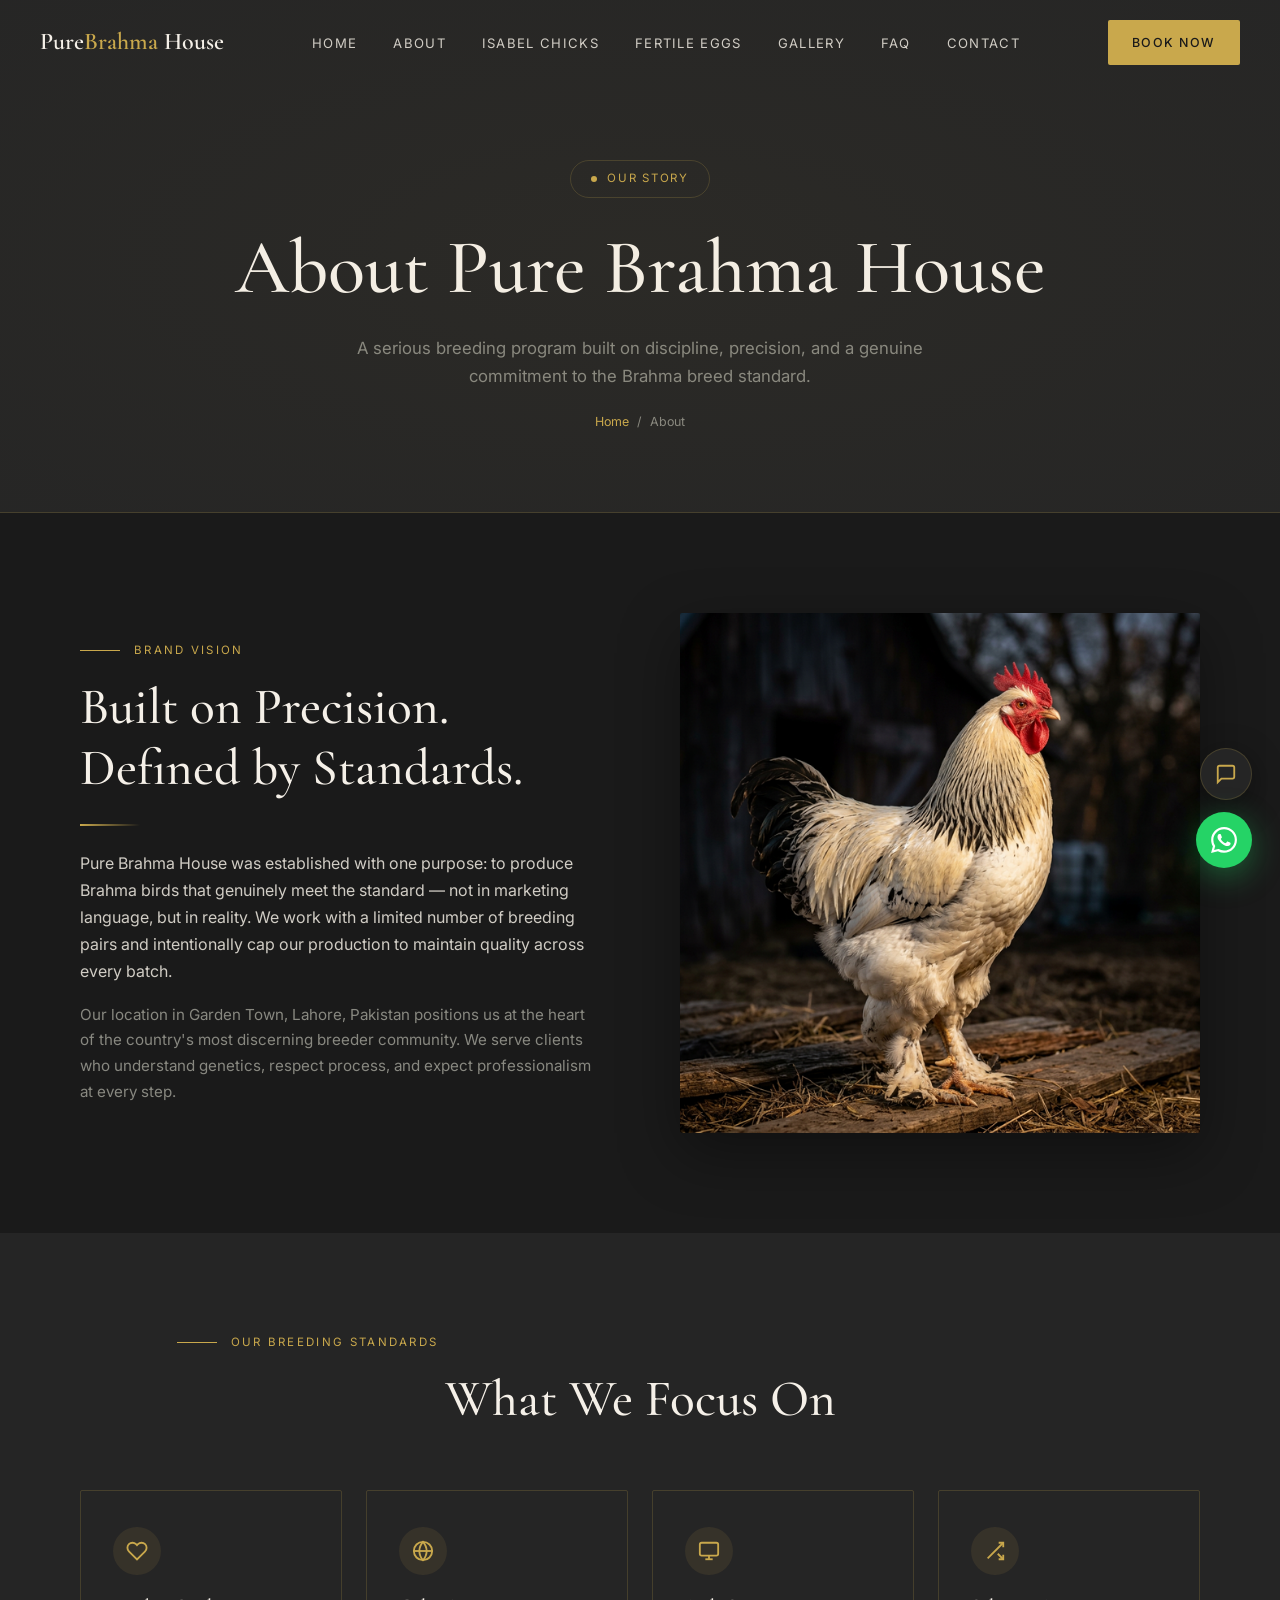
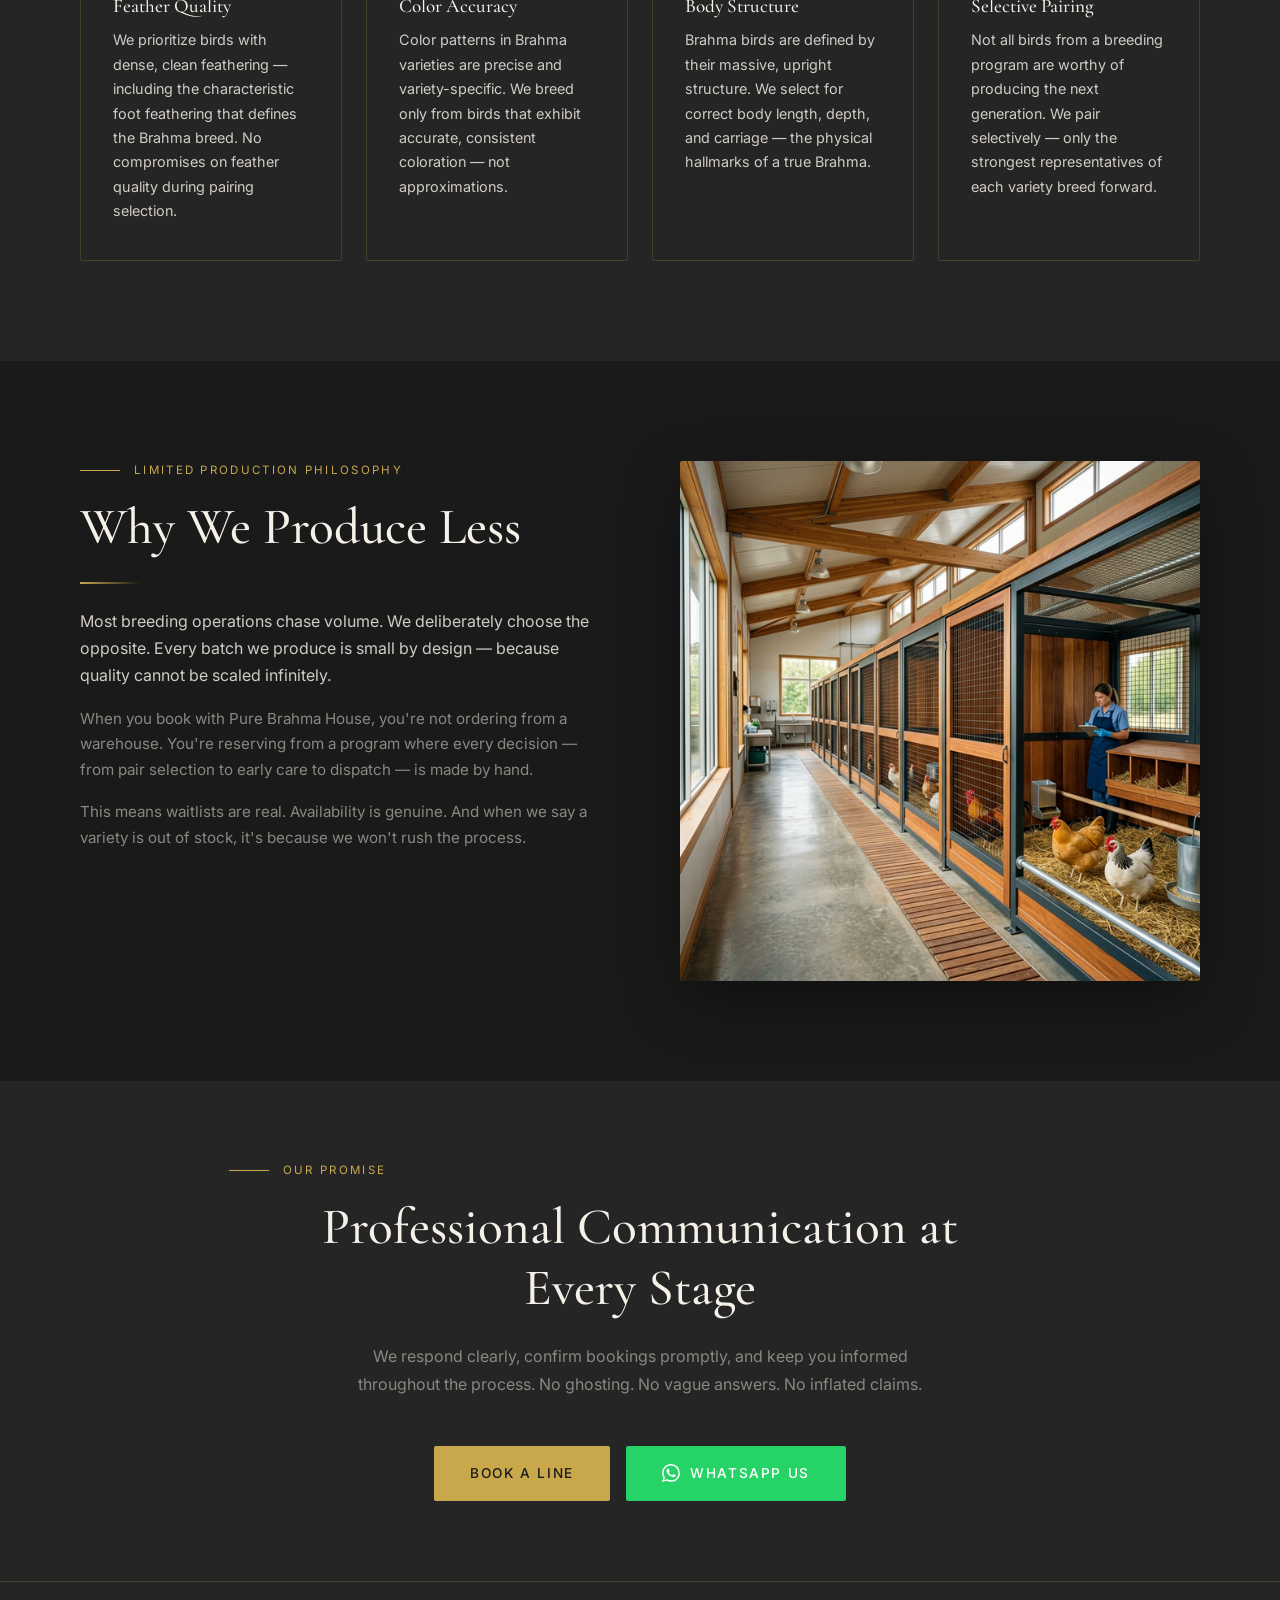
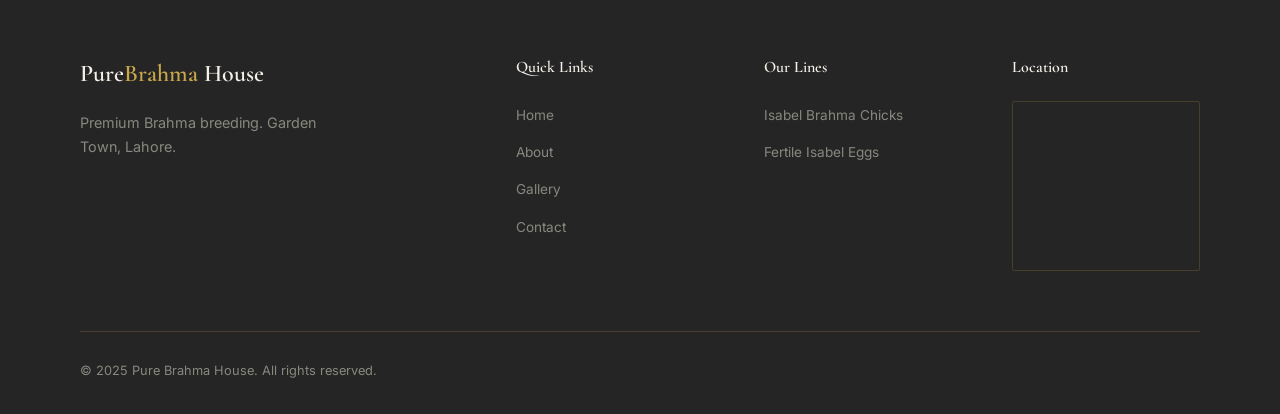
==== about.html @ e4d516aa "Initial commit" ====
<!DOCTYPE html>
<html lang="en">

<head>
    <meta charset="UTF-8">
    <meta name="viewport" content="width=device-width, initial-scale=1.0">
    <title>About Pure Brahma House | Premium Brahma Breeder Lahore Pakistan</title>
    <meta name="description"
        content="Learn about Pure Brahma House — our breeding philosophy, selective pairing process, and commitment to genetic integrity for Isabel Brahma lines in Lahore, Pakistan.">
    <link rel="stylesheet" href="css/styles.css">
</head>

<body>
    <nav class="nav"><a href="index.html" class="nav-logo">Pure<span>Brahma</span>&nbsp;House</a>
        <ul class="nav-links">
            <li><a href="index.html">Home</a></li>
            <li><a href="about.html">About</a></li>
            <li><a href="isabel-brahma-chicks.html">Isabel Chicks</a></li>
            <li><a href="fertile-isabel-eggs.html">Fertile Eggs</a></li>
            <li><a href="gallery.html">Gallery</a></li>
            <li><a href="faq.html">FAQ</a></li>
            <li><a href="contact.html">Contact</a></li>
        </ul>
        <div class="nav-cta"><a href="contact.html#booking" class="btn btn-primary"
                style="padding:12px 24px;font-size:0.78rem;">Book Now</a></div><button
            class="hamburger"><span></span><span></span><span></span></button>
    </nav>
    <div class="mobile-menu"><button class="mobile-close">✕</button>
        <ul>
            <li><a href="index.html">Home</a></li>
            <li><a href="about.html">About</a></li>
            <li><a href="isabel-brahma-chicks.html">Isabel Chicks</a></li>
            <li><a href="fertile-isabel-eggs.html">Fertile Eggs</a></li>
            <li><a href="gallery.html">Gallery</a></li>
            <li><a href="faq.html">FAQ</a></li>
            <li><a href="contact.html">Contact</a></li>
        </ul>
    </div>

    <div class="page-hero">
        <div class="page-hero-badge"><span
                style="width:6px;height:6px;border-radius:50%;background:var(--gold);display:inline-block;"></span>Our
            Story</div>
        <h1>About Pure Brahma House</h1>
        <p style="max-width:600px;margin:20px auto 0;color:var(--text-muted);font-size:1.05rem;">A serious breeding
            program built on discipline, precision, and a genuine commitment to the Brahma breed standard.</p>
        <div class="breadcrumb"><a href="index.html">Home</a><span>/</span>About</div>
    </div>

    <!-- VISION -->
    <section style="background:var(--charcoal);padding:100px 0;">
        <div class="container">
            <div class="about-grid">
                <div class="reveal">
                    <p class="section-label">Brand Vision</p>
                    <h2>Built on Precision.<br>Defined by Standards.</h2>
                    <div class="gold-divider"></div>
                    <p style="color:var(--text-body);margin-bottom:16px;">Pure Brahma House was established with one
                        purpose: to produce Brahma birds that genuinely meet the standard — not in marketing language,
                        but in reality. We work with a limited number of breeding pairs and intentionally cap our
                        production to maintain quality across every batch.</p>
                    <p style="color:var(--text-muted);font-size:0.95rem;">Our location in Garden Town, Lahore, Pakistan
                        positions us at the heart of the country's most discerning breeder community. We serve clients
                        who understand genetics, respect process, and expect professionalism at every step.</p>
                </div>
                <div class="reveal reveal-delay-2">
                    <img src="images/brahma-rooster.png" alt="Premium Brahma Rooster - Pure Brahma House"
                        style="width:100%;border-radius:2px;box-shadow:var(--shadow);">
                </div>
            </div>
        </div>
    </section>

    <!-- STANDARDS -->
    <section style="background:var(--charcoal-mid);padding:100px 0;">
        <div class="container">
            <div class="reveal" style="text-align:center;margin-bottom:60px;">
                <p class="section-label" style="justify-content:center;">Our Breeding Standards</p>
                <h2>What We Focus On</h2>
            </div>
            <div class="why-grid">
                <div class="why-card reveal">
                    <div class="why-icon"><svg width="22" height="22" viewBox="0 0 24 24" fill="none"
                            stroke="currentColor" stroke-width="2">
                            <path
                                d="M20.84 4.61a5.5 5.5 0 0 0-7.78 0L12 5.67l-1.06-1.06a5.5 5.5 0 0 0-7.78 7.78l1.06 1.06L12 21.23l7.78-7.78 1.06-1.06a5.5 5.5 0 0 0 0-7.78z" />
                        </svg></div>
                    <h4
                        style="font-family:'Cormorant Garamond',serif;font-size:1.2rem;color:var(--off-white);margin-bottom:10px;">
                        Feather Quality</h4>
                    <p style="font-size:0.9rem;max-width:none;">We prioritize birds with dense, clean feathering —
                        including the characteristic foot feathering that defines the Brahma breed. No compromises on
                        feather quality during pairing selection.</p>
                </div>
                <div class="why-card reveal reveal-delay-1">
                    <div class="why-icon"><svg width="22" height="22" viewBox="0 0 24 24" fill="none"
                            stroke="currentColor" stroke-width="2">
                            <circle cx="12" cy="12" r="10" />
                            <line x1="2" y1="12" x2="22" y2="12" />
                            <path
                                d="M12 2a15.3 15.3 0 0 1 4 10 15.3 15.3 0 0 1-4 10 15.3 15.3 0 0 1-4-10 15.3 15.3 0 0 1 4-10z" />
                        </svg></div>
                    <h4
                        style="font-family:'Cormorant Garamond',serif;font-size:1.2rem;color:var(--off-white);margin-bottom:10px;">
                        Color Accuracy</h4>
                    <p style="font-size:0.9rem;max-width:none;">Color patterns in Brahma varieties are precise and
                        variety-specific. We breed only from birds that exhibit accurate, consistent coloration — not
                        approximations.</p>
                </div>
                <div class="why-card reveal reveal-delay-2">
                    <div class="why-icon"><svg width="22" height="22" viewBox="0 0 24 24" fill="none"
                            stroke="currentColor" stroke-width="2">
                            <rect x="2" y="3" width="20" height="14" rx="2" ry="2" />
                            <line x1="8" y1="21" x2="16" y2="21" />
                            <line x1="12" y1="17" x2="12" y2="21" />
                        </svg></div>
                    <h4
                        style="font-family:'Cormorant Garamond',serif;font-size:1.2rem;color:var(--off-white);margin-bottom:10px;">
                        Body Structure</h4>
                    <p style="font-size:0.9rem;max-width:none;">Brahma birds are defined by their massive, upright
                        structure. We select for correct body length, depth, and carriage — the physical hallmarks of a
                        true Brahma.</p>
                </div>
                <div class="why-card reveal reveal-delay-3">
                    <div class="why-icon"><svg width="22" height="22" viewBox="0 0 24 24" fill="none"
                            stroke="currentColor" stroke-width="2">
                            <polyline points="16 3 21 3 21 8" />
                            <line x1="4" y1="20" x2="21" y2="3" />
                            <polyline points="21 16 21 21 16 21" />
                            <line x1="15" y1="15" x2="21" y2="21" />
                        </svg></div>
                    <h4
                        style="font-family:'Cormorant Garamond',serif;font-size:1.2rem;color:var(--off-white);margin-bottom:10px;">
                        Selective Pairing</h4>
                    <p style="font-size:0.9rem;max-width:none;">Not all birds from a breeding program are worthy of
                        producing the next generation. We pair selectively — only the strongest representatives of each
                        variety breed forward.</p>
                </div>
            </div>
        </div>
    </section>

    <!-- PHILOSOPHY -->
    <section style="background:var(--charcoal);padding:100px 0;">
        <div class="container">
            <div class="two-col">
                <div class="reveal">
                    <p class="section-label">Limited Production Philosophy</p>
                    <h2>Why We Produce Less</h2>
                    <div class="gold-divider"></div>
                    <p style="margin-bottom:16px;">Most breeding operations chase volume. We deliberately choose the
                        opposite. Every batch we produce is small by design — because quality cannot be scaled
                        infinitely.</p>
                    <p style="color:var(--text-muted);font-size:0.95rem;margin-bottom:16px;">When you book with Pure
                        Brahma House, you're not ordering from a warehouse. You're reserving from a program where every
                        decision — from pair selection to early care to dispatch — is made by hand.</p>
                    <p style="color:var(--text-muted);font-size:0.95rem;">This means waitlists are real. Availability is
                        genuine. And when we say a variety is out of stock, it's because we won't rush the process.</p>
                </div>
                <div class="reveal reveal-delay-2">
                    <img src="images/farm-environment.png" alt="Pure Brahma House Breeding Facility"
                        style="width:100%;border-radius:2px;box-shadow:var(--shadow);">
                </div>
            </div>
        </div>
    </section>

    <!-- COMMUNICATION -->
    <section style="background:var(--charcoal-mid);padding:80px 0;text-align:center;">
        <div class="container">
            <div class="reveal">
                <p class="section-label" style="justify-content:center;">Our Promise</p>
                <h2 style="max-width:700px;margin:0 auto 24px;">Professional Communication at Every Stage</h2>
                <p style="max-width:580px;margin:0 auto 48px;color:var(--text-muted);">We respond clearly, confirm
                    bookings promptly, and keep you informed throughout the process. No ghosting. No vague answers. No
                    inflated claims.</p>
                <div style="display:flex;gap:16px;justify-content:center;flex-wrap:wrap;">
                    <a href="contact.html#booking" class="btn btn-primary">Book a Line</a>
                    <a href="https://wa.me/923454489123" target="_blank" class="btn btn-whatsapp"><svg width="18"
                            height="18" viewBox="0 0 24 24" fill="currentColor">
                            <path
                                d="M17.472 14.382c-.297-.149-1.758-.867-2.03-.967-.273-.099-.471-.148-.67.15-.197.297-.767.966-.94 1.164-.173.199-.347.223-.644.075-.297-.15-1.255-.463-2.39-1.475-.883-.788-1.48-1.761-1.653-2.059-.173-.297-.018-.458.13-.606.134-.133.298-.347.446-.52.149-.174.198-.298.298-.497.099-.198.05-.371-.025-.52-.075-.149-.669-1.612-.916-2.207-.242-.579-.487-.5-.669-.51-.173-.008-.371-.01-.57-.01-.198 0-.52.074-.792.372-.272.297-1.04 1.016-1.04 2.479 0 1.462 1.065 2.875 1.213 3.074.149.198 2.096 3.2 5.077 4.487.709.306 1.262.489 1.694.625.712.227 1.36.195 1.871.118.571-.085 1.758-.719 2.006-1.413.248-.694.248-1.289.173-1.413-.074-.124-.272-.198-.57-.347m-5.421 7.403h-.004a9.87 9.87 0 01-5.031-1.378l-.361-.214-3.741.982.998-3.648-.235-.374a9.86 9.86 0 01-1.51-5.26c.001-5.45 4.436-9.884 9.888-9.884 2.64 0 5.122 1.03 6.988 2.898a9.825 9.825 0 012.893 6.994c-.003 5.45-4.437 9.884-9.885 9.884m8.413-18.297A11.815 11.815 0 0012.05 0C5.495 0 .16 5.335.157 11.892c0 2.096.547 4.142 1.588 5.945L.057 24l6.305-1.654a11.882 11.882 0 005.683 1.448h.005c6.554 0 11.89-5.335 11.893-11.893a11.821 11.821 0 00-3.48-8.413z" />
                        </svg>WhatsApp Us</a>
                </div>
            </div>
        </div>
    </section>

    <footer>
        <div class="container">
            <div class="footer-grid">
                <div class="footer-brand">
                    <div class="nav-logo">Pure<span style="color:var(--gold)">Brahma</span>&nbsp;House</div>
                    <p>Premium Brahma breeding. Garden Town, Lahore.</p>
                </div>
                <div>
                    <div class="footer-heading">Quick Links</div>
                    <ul class="footer-links">
                        <li><a href="index.html">Home</a></li>
                        <li><a href="about.html">About</a></li>
                        <li><a href="gallery.html">Gallery</a></li>
                        <li><a href="contact.html">Contact</a></li>
                    </ul>
                </div>
                <div>
                    <div class="footer-heading">Our Lines</div>
                    <ul class="footer-links">
                        <li><a href="isabel-brahma-chicks.html">Isabel Brahma Chicks</a></li>
                        <li><a href="fertile-isabel-eggs.html">Fertile Isabel Eggs</a></li>
                    </ul>
                </div>
                <div>
                    <div class="footer-heading">Location</div>
                    <div class="footer-map"><iframe
                            src="https://maps.google.com/maps?q=Abu+Bakar+Block,+Garden+Town,+Lahore,+Pakistan&t=&z=14&ie=UTF8&iwloc=&output=embed"
                            allowfullscreen loading="lazy"></iframe></div>
                </div>
            </div>
            <div class="footer-bottom">
                <p>© 2025 Pure Brahma House. All rights reserved.</p>
            </div>
        </div>
    </footer>
    <a href="https://wa.me/923454489123" target="_blank" class="wa-float"><svg width="26" height="26"
            viewBox="0 0 24 24" fill="currentColor">
            <path
                d="M17.472 14.382c-.297-.149-1.758-.867-2.03-.967-.273-.099-.471-.148-.67.15-.197.297-.767.966-.94 1.164-.173.199-.347.223-.644.075-.297-.15-1.255-.463-2.39-1.475-.883-.788-1.48-1.761-1.653-2.059-.173-.297-.018-.458.13-.606.134-.133.298-.347.446-.52.149-.174.198-.298.298-.497.099-.198.05-.371-.025-.52-.075-.149-.669-1.612-.916-2.207-.242-.579-.487-.5-.669-.51-.173-.008-.371-.01-.57-.01-.198 0-.52.074-.792.372-.272.297-1.04 1.016-1.04 2.479 0 1.462 1.065 2.875 1.213 3.074.149.198 2.096 3.2 5.077 4.487.709.306 1.262.489 1.694.625.712.227 1.36.195 1.871.118.571-.085 1.758-.719 2.006-1.413.248-.694.248-1.289.173-1.413-.074-.124-.272-.198-.57-.347m-5.421 7.403h-.004a9.87 9.87 0 01-5.031-1.378l-.361-.214-3.741.982.998-3.648-.235-.374a9.86 9.86 0 01-1.51-5.26c.001-5.45 4.436-9.884 9.888-9.884 2.64 0 5.122 1.03 6.988 2.898a9.825 9.825 0 012.893 6.994c-.003 5.45-4.437 9.884-9.885 9.884m8.413-18.297A11.815 11.815 0 0012.05 0C5.495 0 .16 5.335.157 11.892c0 2.096.547 4.142 1.588 5.945L.057 24l6.305-1.654a11.882 11.882 0 005.683 1.448h.005c6.554 0 11.89-5.335 11.893-11.893a11.821 11.821 0 00-3.48-8.413z" />
        </svg></a>
    <button class="chatbot-trigger"><svg width="22" height="22" viewBox="0 0 24 24" fill="none" stroke="currentColor"
            stroke-width="2">
            <path d="M21 15a2 2 0 0 1-2 2H7l-4 4V5a2 2 0 0 1 2-2h14a2 2 0 0 1 2 2z" />
        </svg></button>
    <div class="chatbot-window">
        <div class="chatbot-header">
            <div class="chatbot-header-info">
                <div class="chatbot-avatar">PB</div>
                <div>
                    <div class="chatbot-name">Pure Brahma Assistant</div>
                    <div class="chatbot-status">● Online</div>
                </div>
            </div><button class="chatbot-close">✕</button>
        </div>
        <div class="chatbot-body" id="chatBody"></div>
    </div>
    <script src="js/main.js"></script>
</body>

</html>
---- css/styles.css ----
@import url('https://fonts.googleapis.com/css2?family=Cormorant+Garamond:ital,wght@0,300;0,400;0,500;0,600;0,700;1,400;1,600&family=Inter:wght@300;400;500;600&display=swap');

:root {
  --charcoal: #1a1a1a;
  --charcoal-mid: #252525;
  --charcoal-light: #2e2e2e;
  --gold: #c9a84c;
  --gold-light: #e0c376;
  --gold-dark: #a07c30;
  --off-white: #f5f0e8;
  --cream: #faf7f2;
  --text-muted: #888880;
  --text-body: #d0ccc4;
  --white: #ffffff;
  --border: rgba(201,168,76,0.2);
  --shadow: 0 20px 60px rgba(0,0,0,0.4);
  --transition: all 0.4s cubic-bezier(0.25,0.46,0.45,0.94);
}

*, *::before, *::after { box-sizing: border-box; margin: 0; padding: 0; }

html { scroll-behavior: smooth; font-size: 16px; }

body {
  font-family: 'Inter', sans-serif;
  background: var(--charcoal);
  color: var(--text-body);
  line-height: 1.7;
  overflow-x: hidden;
}

h1,h2,h3,h4,h5 {
  font-family: 'Cormorant Garamond', serif;
  color: var(--off-white);
  line-height: 1.2;
  font-weight: 500;
}

h1 { font-size: clamp(2.5rem, 6vw, 5rem); }
h2 { font-size: clamp(2rem, 4vw, 3.2rem); }
h3 { font-size: clamp(1.4rem, 2.5vw, 2rem); }

p { font-size: 1rem; color: var(--text-body); max-width: 65ch; }

a { text-decoration: none; color: inherit; }

img { max-width: 100%; display: block; }

section { padding: 100px 0; }

.container { max-width: 1200px; margin: 0 auto; padding: 0 40px; }

/* ── BUTTONS ── */
.btn {
  display: inline-flex; align-items: center; gap: 10px;
  padding: 16px 36px; border-radius: 2px; font-family: 'Inter', sans-serif;
  font-size: 0.85rem; font-weight: 500; letter-spacing: 0.12em; text-transform: uppercase;
  cursor: pointer; border: none; transition: var(--transition); text-decoration: none;
}
.btn-primary { background: var(--gold); color: var(--charcoal); }
.btn-primary:hover { background: var(--gold-light); transform: translateY(-2px); box-shadow: 0 12px 40px rgba(201,168,76,0.35); }
.btn-secondary { background: transparent; color: var(--off-white); border: 1px solid rgba(245,240,232,0.4); }
.btn-secondary:hover { border-color: var(--gold); color: var(--gold); transform: translateY(-2px); }
.btn-whatsapp { background: #25D366; color: #fff; }
.btn-whatsapp:hover { background: #1ebe5a; transform: translateY(-2px); box-shadow: 0 12px 40px rgba(37,211,102,0.3); }
.btn-outline-gold { background: transparent; color: var(--gold); border: 1px solid var(--gold); }
.btn-outline-gold:hover { background: var(--gold); color: var(--charcoal); }

/* ── NAV ── */
.nav {
  position: fixed; top: 0; left: 0; right: 0; z-index: 1000;
  padding: 20px 40px; display: flex; align-items: center; justify-content: space-between;
  transition: var(--transition);
}
.nav.scrolled { background: rgba(26,26,26,0.97); backdrop-filter: blur(20px); border-bottom: 1px solid var(--border); padding: 14px 40px; }
.nav-logo { font-family: 'Cormorant Garamond', serif; font-size: 1.5rem; color: var(--off-white); font-weight: 600; }
.nav-logo span { color: var(--gold); }
.nav-links { display: flex; align-items: center; gap: 36px; list-style: none; }
.nav-links a { color: var(--text-body); font-size: 0.82rem; letter-spacing: 0.1em; text-transform: uppercase; transition: color 0.3s; position: relative; }
.nav-links a::after { content:''; position:absolute; bottom:-4px; left:0; width:0; height:1px; background:var(--gold); transition: width 0.3s; }
.nav-links a:hover { color: var(--gold); }
.nav-links a:hover::after { width:100%; }
.nav-cta { display: flex; gap: 12px; align-items: center; }
.hamburger { display: none; flex-direction: column; gap: 5px; cursor: pointer; background: none; border: none; padding: 4px; }
.hamburger span { display: block; width: 24px; height: 1.5px; background: var(--off-white); transition: var(--transition); }

/* ── HERO ── */
.hero {
  position: relative; height: 100vh; min-height: 700px;
  display: flex; align-items: center; overflow: hidden;
}
.hero-bg {
  position: absolute; inset: 0; background: url('../images/hero-background.png') center/cover no-repeat;
  transform: scale(1.08); transition: transform 12s ease-out; will-change: transform;
}
.hero-bg.loaded { transform: scale(1); }
.hero-overlay { position: absolute; inset: 0; background: linear-gradient(135deg, rgba(26,26,26,0.92) 0%, rgba(26,26,26,0.65) 50%, rgba(26,26,26,0.80) 100%); }
.hero-content { position: relative; z-index: 2; max-width: 800px; padding: 0 40px; }
.hero-badge {
  display: inline-flex; align-items: center; gap: 10px;
  border: 1px solid var(--border); padding: 8px 20px; border-radius: 50px;
  font-size: 0.75rem; letter-spacing: 0.15em; text-transform: uppercase; color: var(--gold);
  margin-bottom: 32px; opacity: 0; animation: fadeUp 0.8s 0.3s ease forwards;
}
.hero-badge::before { content:''; width:6px; height:6px; border-radius:50%; background:var(--gold); animation: pulse 2s infinite; }
.hero-title { opacity: 0; animation: fadeUp 0.9s 0.6s ease forwards; margin-bottom: 24px; }
.hero-title .line { display: block; overflow: hidden; }
.hero-sub { font-size: 1.1rem; color: var(--text-body); max-width: 560px; opacity: 0; animation: fadeUp 0.8s 0.9s ease forwards; margin-bottom: 44px; line-height: 1.8; }
.hero-ctas { display: flex; gap: 16px; flex-wrap: wrap; opacity: 0; animation: fadeUp 0.8s 1.1s ease forwards; }
.gold-line { position: absolute; right: 60px; top: 50%; transform: translateY(-50%); width: 1px; height: 200px; background: linear-gradient(to bottom, transparent, var(--gold), transparent); opacity: 0.4; }
.scroll-indicator { position: absolute; bottom: 40px; left: 50%; transform: translateX(-50%); display: flex; flex-direction: column; align-items: center; gap: 10px; opacity: 0; animation: fadeIn 1s 1.5s ease forwards; z-index: 2; }
.scroll-indicator span { font-size: 0.7rem; letter-spacing: 0.15em; text-transform: uppercase; color: var(--text-muted); }
.scroll-line { width: 1px; height: 50px; background: linear-gradient(to bottom, var(--gold), transparent); animation: scrollAnim 2s ease-in-out infinite; }

/* ── TRUST STRIP ── */
.trust-strip { background: var(--charcoal-mid); border-top: 1px solid var(--border); border-bottom: 1px solid var(--border); padding: 24px 0; overflow: hidden; }
.trust-track { display: flex; gap: 80px; animation: marquee 25s linear infinite; white-space: nowrap; }
.trust-item { display: flex; align-items: center; gap: 14px; flex-shrink: 0; }
.trust-item svg { color: var(--gold); }
.trust-item span { font-size: 0.78rem; letter-spacing: 0.14em; text-transform: uppercase; color: var(--off-white); font-weight: 500; }
.trust-dot { width: 4px; height: 4px; border-radius: 50%; background: var(--gold); flex-shrink: 0; }

/* ── SECTION LABELS ── */
.section-label { font-size: 0.72rem; letter-spacing: 0.2em; text-transform: uppercase; color: var(--gold); margin-bottom: 16px; display: flex; align-items: center; gap: 14px; }
.section-label::before { content:''; width: 40px; height: 1px; background: var(--gold); }
.section-subtitle { color: var(--text-muted); font-size: 1.05rem; max-width: 560px; margin-top: 16px; }
.gold-divider { width: 60px; height: 2px; background: linear-gradient(to right, var(--gold), transparent); margin: 24px 0; }

/* ── ABOUT SNAPSHOT ── */
.about-snapshot { background: var(--charcoal); }
.about-grid { display: grid; grid-template-columns: 1fr 1fr; gap: 80px; align-items: center; }
.about-image-wrap { position: relative; }
.about-image-wrap img { width: 100%; border-radius: 2px; filter: brightness(0.9) contrast(1.05); }
.about-image-accent { position: absolute; bottom: -20px; right: -20px; width: 80%; height: 80%; border: 1px solid var(--border); border-radius: 2px; z-index: -1; }
.about-stats { display: grid; grid-template-columns: 1fr 1fr; gap: 24px; margin-top: 40px; }
.stat-box { padding: 20px; border: 1px solid var(--border); border-radius: 2px; }
.stat-num { font-family: 'Cormorant Garamond', serif; font-size: 2.2rem; color: var(--gold); }
.stat-label { font-size: 0.78rem; letter-spacing: 0.1em; text-transform: uppercase; color: var(--text-muted); margin-top: 4px; }

/* ── PRODUCT CARDS ── */
.products-section { background: var(--charcoal-mid); }
.products-grid { display: grid; grid-template-columns: repeat(auto-fit, minmax(320px, 1fr)); gap: 2px; margin-top: 60px; }
.product-card {
  background: var(--charcoal-light); position: relative; overflow: hidden;
  transition: var(--transition); cursor: pointer;
}
.product-card:hover { transform: translateY(-6px); box-shadow: var(--shadow); }
.product-card-img { height: 260px; overflow: hidden; }
.product-card-img img { width: 100%; height: 100%; object-fit: cover; transition: transform 0.6s ease; }
.product-card:hover .product-card-img img { transform: scale(1.05); }
.product-card-body { padding: 32px; }
.availability-badge {
  display: inline-flex; align-items: center; gap: 8px;
  padding: 6px 16px; border-radius: 50px; font-size: 0.72rem;
  letter-spacing: 0.12em; text-transform: uppercase; font-weight: 500; margin-bottom: 16px;
}
.badge-available { background: rgba(201,168,76,0.12); color: var(--gold); border: 1px solid var(--border); }
.badge-unavailable { background: rgba(255,255,255,0.05); color: var(--text-muted); border: 1px solid rgba(255,255,255,0.1); }
.badge-dot { width: 5px; height: 5px; border-radius: 50%; }
.badge-available .badge-dot { background: var(--gold); animation: pulse 2s infinite; }
.badge-unavailable .badge-dot { background: var(--text-muted); }
.product-card-title { font-size: 1.6rem; margin-bottom: 12px; }
.product-card-text { font-size: 0.9rem; color: var(--text-muted); margin-bottom: 24px; }

/* ── WHY CHOOSE ── */
.why-section { background: var(--charcoal); }
.why-grid { display: grid; grid-template-columns: repeat(auto-fit, minmax(260px, 1fr)); gap: 24px; margin-top: 60px; }
.why-card { padding: 36px 32px; border: 1px solid var(--border); border-radius: 2px; transition: var(--transition); position: relative; overflow: hidden; }
.why-card::before { content:''; position:absolute; top:0; left:0; right:0; height:2px; background: linear-gradient(to right, var(--gold), transparent); transform: scaleX(0); transform-origin: left; transition: transform 0.4s ease; }
.why-card:hover::before { transform: scaleX(1); }
.why-card:hover { background: var(--charcoal-mid); transform: translateY(-4px); }
.why-icon { width: 48px; height: 48px; border-radius: 50%; background: rgba(201,168,76,0.1); display: flex; align-items: center; justify-content: center; margin-bottom: 20px; }
.why-icon svg { color: var(--gold); }

/* ── HOW BOOKING WORKS ── */
.booking-steps { background: var(--charcoal-mid); }
.steps-grid { display: grid; grid-template-columns: repeat(auto-fit, minmax(200px, 1fr)); gap: 0; margin-top: 60px; position: relative; }
.steps-grid::before { content:''; position:absolute; top: 30px; left: 10%; right: 10%; height: 1px; background: var(--border); z-index: 0; }
.step-item { text-align: center; padding: 0 20px; position: relative; z-index: 1; }
.step-num { width: 60px; height: 60px; border-radius: 50%; background: var(--charcoal); border: 2px solid var(--gold); display: flex; align-items: center; justify-content: center; font-family: 'Cormorant Garamond', serif; font-size: 1.4rem; color: var(--gold); margin: 0 auto 20px; }
.step-title { font-family: 'Cormorant Garamond', serif; font-size: 1.1rem; color: var(--off-white); margin-bottom: 8px; }
.step-text { font-size: 0.85rem; color: var(--text-muted); }

/* ── TESTIMONIALS ── */
.testimonials { background: var(--charcoal); }
.testimonials-grid { display: grid; grid-template-columns: repeat(auto-fit, minmax(300px, 1fr)); gap: 24px; margin-top: 60px; }
.testimonial-card { padding: 36px; border: 1px solid var(--border); border-radius: 2px; background: var(--charcoal-mid); }
.testimonial-quote { font-family: 'Cormorant Garamond', serif; font-size: 1.15rem; color: var(--off-white); line-height: 1.7; font-style: italic; margin-bottom: 24px; }
.testimonial-author { display: flex; align-items: center; gap: 14px; }
.author-avatar { width: 44px; height: 44px; border-radius: 50%; background: linear-gradient(135deg, var(--gold-dark), var(--gold)); display: flex; align-items: center; justify-content: center; font-family: 'Cormorant Garamond', serif; font-size: 1.2rem; color: var(--charcoal); font-weight: 700; }
.author-name { font-size: 0.9rem; color: var(--off-white); font-weight: 500; }
.author-location { font-size: 0.78rem; color: var(--text-muted); }
.stars { color: var(--gold); font-size: 0.85rem; letter-spacing: 2px; margin-bottom: 20px; }

/* ── CTA BANNER ── */
.cta-banner { padding: 80px 0; background: linear-gradient(135deg, var(--charcoal-light) 0%, var(--charcoal-mid) 100%); border-top: 1px solid var(--border); border-bottom: 1px solid var(--border); text-align: center; }
.cta-banner h2 { margin-bottom: 16px; }
.cta-banner p { margin: 0 auto 40px; }
.cta-buttons { display: flex; gap: 16px; justify-content: center; flex-wrap: wrap; }

/* ── FOOTER ── */
footer { background: var(--charcoal-mid); border-top: 1px solid var(--border); padding: 72px 0 32px; }
.footer-grid { display: grid; grid-template-columns: 2fr 1fr 1fr 1fr; gap: 60px; margin-bottom: 60px; }
.footer-brand p { font-size: 0.9rem; color: var(--text-muted); margin-top: 16px; max-width: 280px; }
.footer-heading { font-family: 'Cormorant Garamond', serif; font-size: 1rem; color: var(--off-white); margin-bottom: 20px; font-weight: 600; }
.footer-links { list-style: none; display: flex; flex-direction: column; gap: 10px; }
.footer-links a { font-size: 0.85rem; color: var(--text-muted); transition: color 0.3s; }
.footer-links a:hover { color: var(--gold); }
.footer-map { border-radius: 2px; overflow: hidden; border: 1px solid var(--border); }
.footer-map iframe { width: 100%; height: 160px; border: none; filter: brightness(0.8) grayscale(0.3); }
.footer-bottom { border-top: 1px solid var(--border); padding-top: 28px; display: flex; justify-content: space-between; align-items: center; }
.footer-bottom p { font-size: 0.8rem; color: var(--text-muted); max-width: none; }
.contact-info { display: flex; flex-direction: column; gap: 10px; margin-top: 0; }
.contact-row { display: flex; align-items: center; gap: 10px; font-size: 0.85rem; color: var(--text-muted); }
.contact-row svg { color: var(--gold); flex-shrink: 0; }

/* ── PAGE HERO ── */
.page-hero { padding: 160px 0 80px; text-align: center; background: var(--charcoal-mid); border-bottom: 1px solid var(--border); position: relative; overflow: hidden; }
.page-hero::before { content:''; position:absolute; top:-50%; left:-50%; width:200%; height:200%; background: radial-gradient(ellipse at center, rgba(201,168,76,0.04) 0%, transparent 60%); }
.page-hero-badge { display: inline-flex; align-items: center; gap: 10px; border: 1px solid var(--border); padding: 8px 20px; border-radius: 50px; font-size: 0.72rem; letter-spacing: 0.15em; text-transform: uppercase; color: var(--gold); margin-bottom: 24px; }
.breadcrumb { font-size: 0.78rem; color: var(--text-muted); margin-top: 20px; }
.breadcrumb a { color: var(--gold); }
.breadcrumb span { margin: 0 8px; }

/* ── SERVICE SECTION ── */
.service-section { background: var(--charcoal); }
.service-section.alt { background: var(--charcoal-mid); }
.two-col { display: grid; grid-template-columns: 1fr 1fr; gap: 80px; align-items: start; }
.two-col.reverse { direction: rtl; }
.two-col.reverse > * { direction: ltr; }
.feature-list { list-style: none; display: flex; flex-direction: column; gap: 16px; margin-top: 24px; }
.feature-list li { display: flex; align-items: flex-start; gap: 14px; font-size: 0.95rem; color: var(--text-body); }
.feature-list li::before { content:''; width: 18px; height: 18px; border-radius: 50%; background: rgba(201,168,76,0.1); border: 1px solid var(--gold); flex-shrink: 0; margin-top: 3px; background-image: url("data:image/svg+xml,%3Csvg xmlns='http://www.w3.org/2000/svg' viewBox='0 0 24 24' fill='none' stroke='%23c9a84c' stroke-width='2.5'%3E%3Cpolyline points='20 6 9 17 4 12'%3E%3C/polyline%3E%3C/svg%3E"); background-size: 12px; background-repeat: no-repeat; background-position: center; }
.value-grid { display: grid; grid-template-columns: 1fr 1fr; gap: 16px; margin-top: 24px; }
.value-item { padding: 20px; border: 1px solid var(--border); border-radius: 2px; }
.value-item h4 { font-size: 1rem; color: var(--off-white); margin-bottom: 6px; }
.value-item p { font-size: 0.85rem; color: var(--text-muted); max-width: none; }

/* ── ROADMAP ── */
.roadmap { padding: 80px 0; background: var(--charcoal-mid); }
.roadmap-steps { position: relative; max-width: 700px; margin: 50px auto 0; }
.roadmap-steps::before { content:''; position:absolute; left: 28px; top:0; bottom:0; width:1px; background: var(--border); }
.roadmap-step { display: flex; gap: 28px; align-items: flex-start; margin-bottom: 40px; position: relative; }
.roadmap-num { width: 56px; height: 56px; border-radius: 50%; background: var(--charcoal); border: 2px solid var(--gold); display: flex; align-items: center; justify-content: center; font-family: 'Cormorant Garamond', serif; font-size: 1.3rem; color: var(--gold); flex-shrink: 0; z-index: 1; }
.roadmap-text h4 { font-size: 1.1rem; color: var(--off-white); margin-bottom: 6px; margin-top: 14px; }
.roadmap-text p { font-size: 0.88rem; color: var(--text-muted); max-width: none; }

/* ── OUT OF STOCK BADGE ── */
.oos-banner { background: rgba(255,255,255,0.04); border: 1px solid rgba(255,255,255,0.1); border-radius: 2px; padding: 16px 24px; display: flex; align-items: center; gap: 16px; margin-bottom: 40px; }
.oos-dot { width: 10px; height: 10px; border-radius: 50%; background: #888; flex-shrink: 0; }
.oos-text { font-size: 0.82rem; letter-spacing: 0.1em; text-transform: uppercase; color: var(--text-muted); }

/* ── WAITLIST FORM ── */
.waitlist-form { background: var(--charcoal-mid); border: 1px solid var(--border); border-radius: 2px; padding: 48px; max-width: 600px; margin: 60px auto 0; }
.form-group { margin-bottom: 24px; }
.form-label { display: block; font-size: 0.78rem; letter-spacing: 0.12em; text-transform: uppercase; color: var(--text-muted); margin-bottom: 10px; }
.form-input, .form-select, .form-textarea {
  width: 100%; background: rgba(255,255,255,0.04); border: 1px solid rgba(255,255,255,0.1);
  border-radius: 2px; padding: 14px 18px; color: var(--off-white); font-family: 'Inter', sans-serif;
  font-size: 0.95rem; transition: border-color 0.3s; outline: none;
}
.form-input:focus, .form-select:focus, .form-textarea:focus { border-color: var(--gold); background: rgba(201,168,76,0.04); }
.form-select { appearance: none; cursor: pointer; }
.form-textarea { resize: vertical; min-height: 100px; }
.form-input::placeholder, .form-textarea::placeholder { color: var(--text-muted); }
.form-success { display: none; text-align: center; padding: 40px; }
.form-success h3 { color: var(--gold); margin-bottom: 12px; }

/* ── GALLERY ── */
.gallery-grid { display: grid; grid-template-columns: repeat(auto-fill, minmax(280px, 1fr)); gap: 4px; margin-top: 60px; }
.gallery-item { position: relative; overflow: hidden; aspect-ratio: 1; cursor: pointer; }
.gallery-item img { width: 100%; height: 100%; object-fit: cover; transition: transform 0.5s ease; }
.gallery-item:hover img { transform: scale(1.06); }
.gallery-overlay { position: absolute; inset: 0; background: rgba(26,26,26,0); display: flex; align-items: center; justify-content: center; transition: background 0.3s; }
.gallery-item:hover .gallery-overlay { background: rgba(26,26,26,0.5); }
.gallery-overlay svg { color: var(--gold); opacity: 0; transform: scale(0.8); transition: all 0.3s; }
.gallery-item:hover .gallery-overlay svg { opacity: 1; transform: scale(1); }
.gallery-category { display: inline-block; font-size: 0.72rem; letter-spacing: 0.12em; text-transform: uppercase; color: var(--text-muted); padding: 6px 14px; border: 1px solid var(--border); border-radius: 50px; cursor: pointer; transition: var(--transition); }
.gallery-category.active, .gallery-category:hover { color: var(--gold); border-color: var(--gold); background: rgba(201,168,76,0.08); }
.gallery-filters { display: flex; gap: 12px; flex-wrap: wrap; margin-top: 40px; }
.lightbox { position: fixed; inset: 0; background: rgba(0,0,0,0.95); z-index: 9999; display: none; align-items: center; justify-content: center; }
.lightbox.active { display: flex; }
.lightbox img { max-width: 90vw; max-height: 90vh; object-fit: contain; border-radius: 2px; }
.lightbox-close { position: absolute; top: 24px; right: 32px; color: var(--off-white); font-size: 2rem; cursor: pointer; background: none; border: none; line-height: 1; }

/* ── FAQ ── */
.faq-list { max-width: 760px; margin: 60px auto 0; }
.faq-item { border-bottom: 1px solid var(--border); }
.faq-q { width: 100%; background: none; border: none; color: var(--off-white); font-family: 'Cormorant Garamond', serif; font-size: 1.15rem; text-align: left; padding: 28px 0; cursor: pointer; display: flex; justify-content: space-between; align-items: center; gap: 20px; transition: color 0.3s; }
.faq-q:hover { color: var(--gold); }
.faq-icon { width: 28px; height: 28px; border-radius: 50%; border: 1px solid var(--border); display: flex; align-items: center; justify-content: center; flex-shrink: 0; transition: all 0.3s; }
.faq-item.open .faq-icon { background: var(--gold); border-color: var(--gold); transform: rotate(45deg); }
.faq-a { max-height: 0; overflow: hidden; transition: max-height 0.4s ease, padding 0.3s; }
.faq-item.open .faq-a { max-height: 300px; padding-bottom: 24px; }
.faq-a p { font-size: 0.95rem; color: var(--text-muted); max-width: none; }

/* ── CHATBOT ── */
.chatbot-trigger {
  position: fixed; bottom: 100px; right: 28px; z-index: 900;
  width: 52px; height: 52px; border-radius: 50%; background: var(--charcoal-mid);
  border: 1px solid var(--border); display: flex; align-items: center; justify-content: center;
  cursor: pointer; transition: var(--transition); box-shadow: 0 8px 32px rgba(0,0,0,0.4);
}
.chatbot-trigger:hover { border-color: var(--gold); box-shadow: 0 12px 40px rgba(201,168,76,0.2); }
.chatbot-trigger svg { color: var(--gold); }
.chatbot-window {
  position: fixed; bottom: 174px; right: 28px; z-index: 900;
  width: 340px; background: var(--charcoal-mid); border: 1px solid var(--border);
  border-radius: 4px; box-shadow: var(--shadow); display: none; overflow: hidden;
}
.chatbot-window.open { display: block; animation: fadeUp 0.3s ease; }
.chatbot-header { background: var(--charcoal-light); padding: 16px 20px; border-bottom: 1px solid var(--border); display: flex; align-items: center; justify-content: space-between; }
.chatbot-header-info { display: flex; align-items: center; gap: 12px; }
.chatbot-avatar { width: 36px; height: 36px; border-radius: 50%; background: linear-gradient(135deg, var(--gold-dark), var(--gold)); display: flex; align-items: center; justify-content: center; font-family: 'Cormorant Garamond', serif; font-size: 1rem; color: var(--charcoal); font-weight: 700; }
.chatbot-name { font-size: 0.88rem; color: var(--off-white); font-weight: 500; }
.chatbot-status { font-size: 0.72rem; color: #4ade80; }
.chatbot-close { background: none; border: none; color: var(--text-muted); cursor: pointer; font-size: 1.2rem; line-height: 1; }
.chatbot-body { padding: 20px; max-height: 300px; overflow-y: auto; display: flex; flex-direction: column; gap: 12px; }
.chat-msg { max-width: 90%; }
.chat-msg.bot { align-self: flex-start; }
.chat-msg.user { align-self: flex-end; }
.chat-bubble { padding: 12px 16px; border-radius: 2px; font-size: 0.88rem; line-height: 1.5; }
.bot .chat-bubble { background: var(--charcoal-light); color: var(--text-body); border: 1px solid var(--border); }
.user .chat-bubble { background: var(--gold); color: var(--charcoal); }
.chat-options { display: flex; flex-direction: column; gap: 8px; margin-top: 4px; }
.chat-option { background: none; border: 1px solid var(--border); color: var(--off-white); padding: 10px 14px; border-radius: 2px; font-size: 0.82rem; text-align: left; cursor: pointer; transition: var(--transition); font-family: 'Inter', sans-serif; }
.chat-option:hover { border-color: var(--gold); color: var(--gold); background: rgba(201,168,76,0.06); }

/* ── WHATSAPP FLOAT ── */
.wa-float {
  position: fixed; bottom: 32px; right: 28px; z-index: 950;
  width: 56px; height: 56px; border-radius: 50%; background: #25D366;
  display: flex; align-items: center; justify-content: center;
  box-shadow: 0 8px 32px rgba(37,211,102,0.4); cursor: pointer;
  transition: var(--transition); text-decoration: none;
}
.wa-float:hover { transform: scale(1.1); box-shadow: 0 12px 40px rgba(37,211,102,0.5); }
.wa-float svg { color: white; }
.wa-tooltip { position: absolute; right: 68px; background: var(--charcoal-mid); border: 1px solid var(--border); color: var(--off-white); font-size: 0.8rem; padding: 8px 14px; border-radius: 2px; white-space: nowrap; opacity: 0; pointer-events: none; transition: opacity 0.3s; }
.wa-float:hover .wa-tooltip { opacity: 1; }

/* ── CONTACT PAGE ── */
.contact-grid { display: grid; grid-template-columns: 1fr 1.2fr; gap: 80px; }
.contact-info-section { display: flex; flex-direction: column; gap: 32px; }
.contact-card { padding: 28px; border: 1px solid var(--border); border-radius: 2px; }
.contact-card h4 { font-size: 1.1rem; color: var(--off-white); margin-bottom: 12px; }
.map-section { background: var(--charcoal-mid); padding: 80px 0; }
.map-embed iframe { width: 100%; height: 400px; border: none; border-radius: 2px; filter: brightness(0.8); }

/* ── ANIMATIONS ── */
@keyframes fadeUp {
  from { opacity: 0; transform: translateY(28px); }
  to { opacity: 1; transform: translateY(0); }
}
@keyframes fadeIn {
  from { opacity: 0; } to { opacity: 1; }
}
@keyframes scrollAnim {
  0%,100% { opacity: 0.2; transform: scaleY(0.6); }
  50% { opacity: 1; transform: scaleY(1); }
}
@keyframes marquee {
  from { transform: translateX(0); }
  to { transform: translateX(-50%); }
}
@keyframes pulse {
  0%,100% { opacity: 1; transform: scale(1); }
  50% { opacity: 0.5; transform: scale(0.8); }
}

.reveal { opacity: 0; transform: translateY(30px); transition: opacity 0.7s ease, transform 0.7s ease; }
.reveal.visible { opacity: 1; transform: translateY(0); }
.reveal-delay-1 { transition-delay: 0.1s; }
.reveal-delay-2 { transition-delay: 0.2s; }
.reveal-delay-3 { transition-delay: 0.3s; }
.reveal-delay-4 { transition-delay: 0.4s; }

/* ── PRODUCT PAGE IMAGE ── */
.product-hero-img { width: 100%; border-radius: 2px; box-shadow: var(--shadow); }
.product-hero-img-wrap { position: relative; }
.product-hero-img-wrap::after { content:''; position:absolute; bottom:-16px; right:-16px; width:60%; height:60%; border: 1px solid var(--border); border-radius: 2px; z-index: -1; }

/* ── MOBILE MENU ── */
.mobile-menu { display: none; position: fixed; inset: 0; background: var(--charcoal); z-index: 999; flex-direction: column; padding: 100px 40px 40px; }
.mobile-menu.open { display: flex; }
.mobile-menu ul { list-style: none; display: flex; flex-direction: column; gap: 28px; }
.mobile-menu a { font-family: 'Cormorant Garamond', serif; font-size: 2rem; color: var(--off-white); }
.mobile-menu a:hover { color: var(--gold); }
.mobile-close { position: absolute; top: 24px; right: 28px; background: none; border: none; color: var(--off-white); font-size: 2rem; cursor: pointer; }

/* ── RESPONSIVE ── */
@media (max-width: 1024px) {
  .footer-grid { grid-template-columns: 1fr 1fr; gap: 40px; }
  .about-grid, .two-col { grid-template-columns: 1fr; gap: 48px; }
  .two-col.reverse { direction: ltr; }
  .contact-grid { grid-template-columns: 1fr; }
}
@media (max-width: 768px) {
  .nav-links, .nav-cta { display: none; }
  .hamburger { display: flex; }
  section { padding: 72px 0; }
  .container { padding: 0 24px; }
  .hero-content { padding: 0 24px; }
  .steps-grid::before { display: none; }
  .steps-grid { grid-template-columns: 1fr 1fr; gap: 32px; }
  .footer-grid { grid-template-columns: 1fr; gap: 32px; }
  .chatbot-window { width: calc(100vw - 48px); right: 24px; }
  .value-grid { grid-template-columns: 1fr; }
  .about-stats { grid-template-columns: 1fr 1fr; }
  .waitlist-form { padding: 32px 24px; }
}
@media (max-width: 480px) {
  .hero-ctas { flex-direction: column; }
  .cta-buttons { flex-direction: column; align-items: center; }
  .steps-grid { grid-template-columns: 1fr; }
  .about-stats { grid-template-columns: 1fr; }
  .products-grid { grid-template-columns: 1fr; }
}
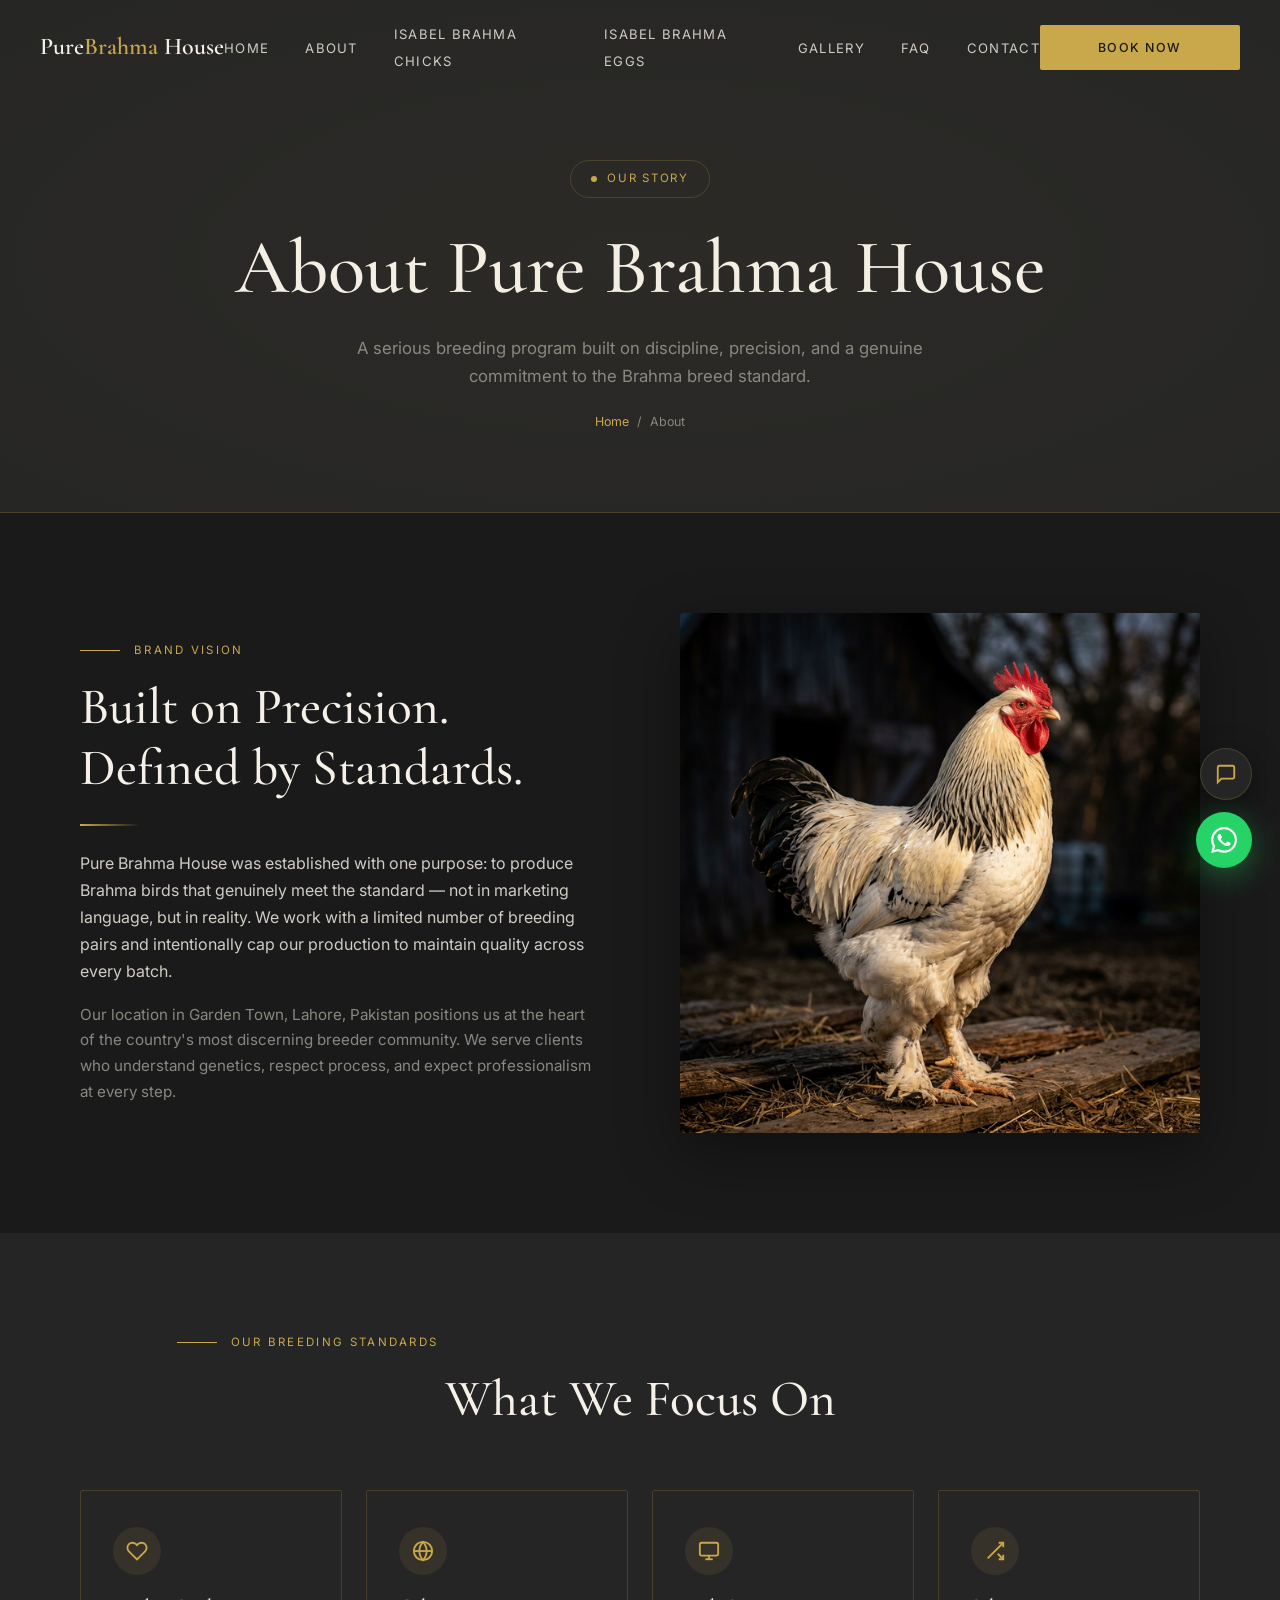
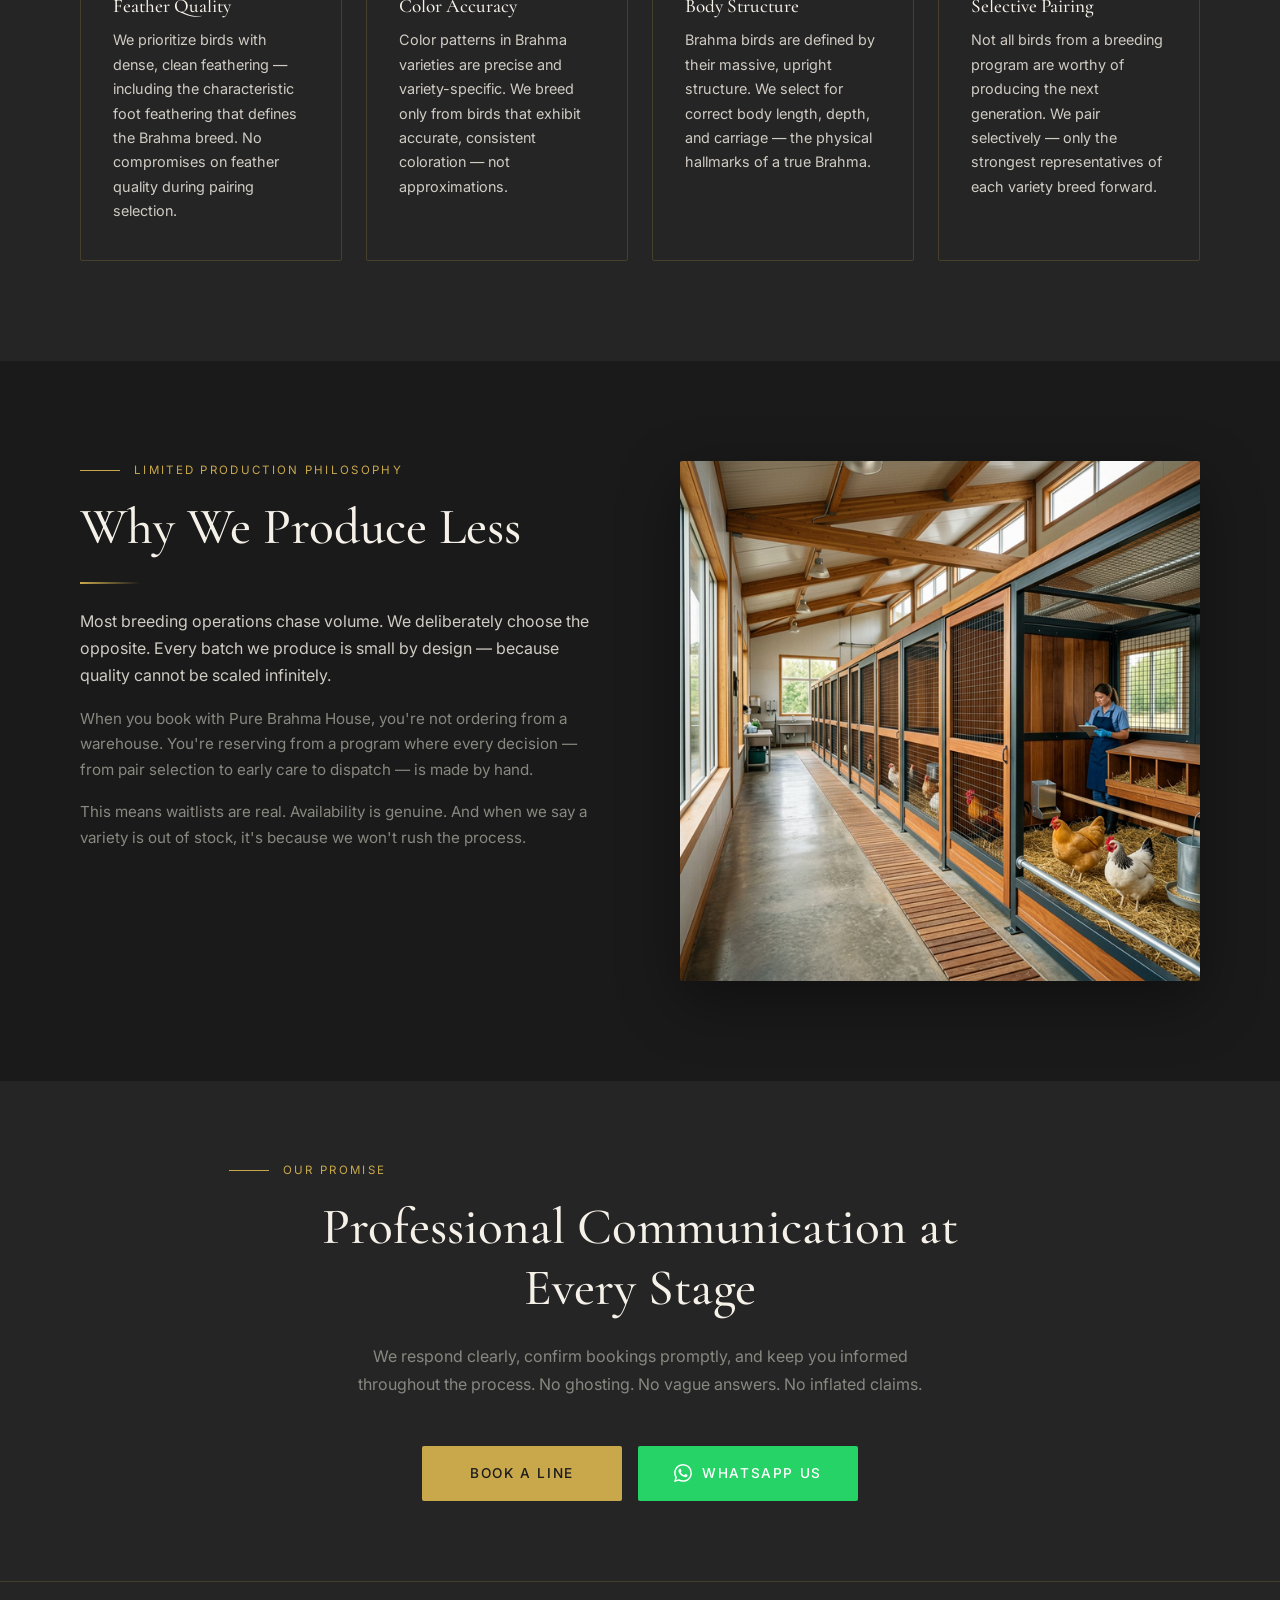
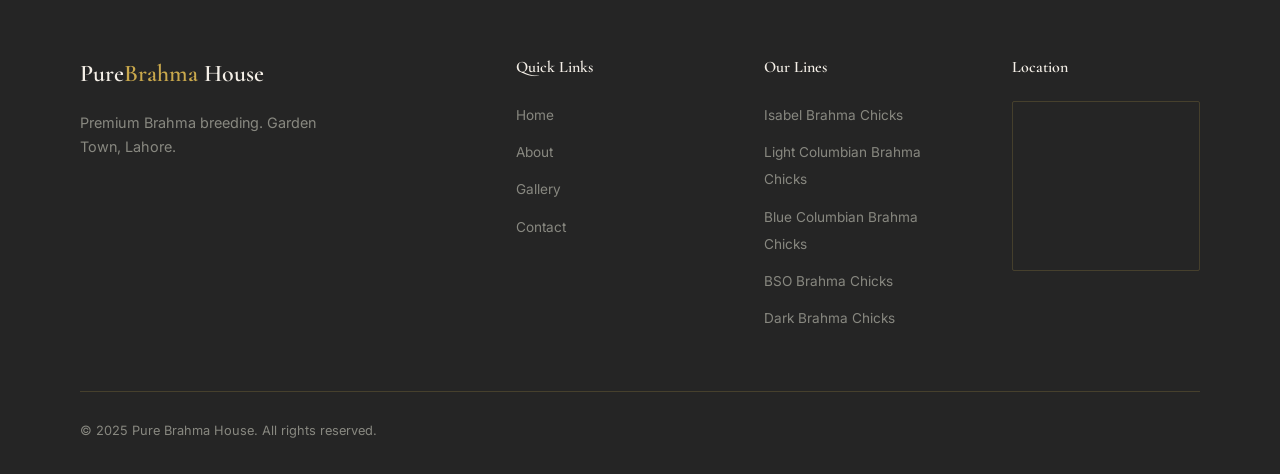
==== commit e484476a: "made some changes" ====
--- a/about.html
+++ b/about.html
@@ -15,8 +15,8 @@
         <ul class="nav-links">
             <li><a href="index.html">Home</a></li>
             <li><a href="about.html">About</a></li>
-            <li><a href="isabel-brahma-chicks.html">Isabel Chicks</a></li>
-            <li><a href="fertile-isabel-eggs.html">Fertile Eggs</a></li>
+            <li><a href="isabel-brahma-chicks.html">Isabel Brahma Chicks</a></li>
+            <li><a href="fertile-isabel-eggs.html">Isabel Brahma Eggs</a></li>
             <li><a href="gallery.html">Gallery</a></li>
             <li><a href="faq.html">FAQ</a></li>
             <li><a href="contact.html">Contact</a></li>
@@ -29,8 +29,8 @@
         <ul>
             <li><a href="index.html">Home</a></li>
             <li><a href="about.html">About</a></li>
-            <li><a href="isabel-brahma-chicks.html">Isabel Chicks</a></li>
-            <li><a href="fertile-isabel-eggs.html">Fertile Eggs</a></li>
+            <li><a href="isabel-brahma-chicks.html">Isabel Brahma Chicks</a></li>
+            <li><a href="fertile-isabel-eggs.html">Isabel Brahma Eggs</a></li>
             <li><a href="gallery.html">Gallery</a></li>
             <li><a href="faq.html">FAQ</a></li>
             <li><a href="contact.html">Contact</a></li>
@@ -206,7 +206,10 @@
                     <div class="footer-heading">Our Lines</div>
                     <ul class="footer-links">
                         <li><a href="isabel-brahma-chicks.html">Isabel Brahma Chicks</a></li>
-                        <li><a href="fertile-isabel-eggs.html">Fertile Isabel Eggs</a></li>
+                        <li><a href="light-columbian.html">Light Columbian Brahma Chicks</a></li>
+                        <li><a href="blue-columbian.html">Blue Columbian Brahma Chicks</a></li>
+                        <li><a href="bso-brahma.html">BSO Brahma Chicks</a></li>
+                        <li><a href="dark-brahma.html">Dark Brahma Chicks</a></li>
                     </ul>
                 </div>
                 <div>
--- a/css/styles.css
+++ b/css/styles.css
@@ -12,14 +12,23 @@
   --text-muted: #888880;
   --text-body: #d0ccc4;
   --white: #ffffff;
-  --border: rgba(201,168,76,0.2);
-  --shadow: 0 20px 60px rgba(0,0,0,0.4);
-  --transition: all 0.4s cubic-bezier(0.25,0.46,0.45,0.94);
-}
-
-*, *::before, *::after { box-sizing: border-box; margin: 0; padding: 0; }
-
-html { scroll-behavior: smooth; font-size: 16px; }
+  --border: rgba(201, 168, 76, 0.2);
+  --shadow: 0 20px 60px rgba(0, 0, 0, 0.4);
+  --transition: all 0.4s cubic-bezier(0.25, 0.46, 0.45, 0.94);
+}
+
+*,
+*::before,
+*::after {
+  box-sizing: border-box;
+  margin: 0;
+  padding: 0;
+}
+
+html {
+  scroll-behavior: smooth;
+  font-size: 16px;
+}
 
 body {
   font-family: 'Inter', sans-serif;
@@ -29,390 +38,1956 @@
   overflow-x: hidden;
 }
 
-h1,h2,h3,h4,h5 {
+h1,
+h2,
+h3,
+h4,
+h5 {
   font-family: 'Cormorant Garamond', serif;
   color: var(--off-white);
   line-height: 1.2;
   font-weight: 500;
 }
 
-h1 { font-size: clamp(2.5rem, 6vw, 5rem); }
-h2 { font-size: clamp(2rem, 4vw, 3.2rem); }
-h3 { font-size: clamp(1.4rem, 2.5vw, 2rem); }
-
-p { font-size: 1rem; color: var(--text-body); max-width: 65ch; }
-
-a { text-decoration: none; color: inherit; }
-
-img { max-width: 100%; display: block; }
-
-section { padding: 100px 0; }
-
-.container { max-width: 1200px; margin: 0 auto; padding: 0 40px; }
+h1 {
+  font-size: clamp(2.5rem, 6vw, 5rem);
+}
+
+h2 {
+  font-size: clamp(2rem, 4vw, 3.2rem);
+}
+
+h3 {
+  font-size: clamp(1.4rem, 2.5vw, 2rem);
+}
+
+p {
+  font-size: 1rem;
+  color: var(--text-body);
+  max-width: 65ch;
+}
+
+a {
+  text-decoration: none;
+  color: inherit;
+}
+
+img {
+  max-width: 100%;
+  display: block;
+}
+
+section {
+  padding: 100px 0;
+}
+
+.container {
+  max-width: 1200px;
+  margin: 0 auto;
+  padding: 0 40px;
+}
 
 /* ── BUTTONS ── */
 .btn {
-  display: inline-flex; align-items: center; gap: 10px;
-  padding: 16px 36px; border-radius: 2px; font-family: 'Inter', sans-serif;
-  font-size: 0.85rem; font-weight: 500; letter-spacing: 0.12em; text-transform: uppercase;
-  cursor: pointer; border: none; transition: var(--transition); text-decoration: none;
-}
-.btn-primary { background: var(--gold); color: var(--charcoal); }
-.btn-primary:hover { background: var(--gold-light); transform: translateY(-2px); box-shadow: 0 12px 40px rgba(201,168,76,0.35); }
-.btn-secondary { background: transparent; color: var(--off-white); border: 1px solid rgba(245,240,232,0.4); }
-.btn-secondary:hover { border-color: var(--gold); color: var(--gold); transform: translateY(-2px); }
-.btn-whatsapp { background: #25D366; color: #fff; }
-.btn-whatsapp:hover { background: #1ebe5a; transform: translateY(-2px); box-shadow: 0 12px 40px rgba(37,211,102,0.3); }
-.btn-outline-gold { background: transparent; color: var(--gold); border: 1px solid var(--gold); }
-.btn-outline-gold:hover { background: var(--gold); color: var(--charcoal); }
+  display: inline-flex;
+  align-items: center;
+  gap: 10px;
+  padding: 16px 36px;
+  border-radius: 2px;
+  font-family: 'Inter', sans-serif;
+  font-size: 0.85rem;
+  font-weight: 500;
+  letter-spacing: 0.12em;
+  text-transform: uppercase;
+  cursor: pointer;
+  border: none;
+  transition: var(--transition);
+  text-decoration: none;
+}
+
+.btn-primary {
+  background: var(--gold);
+  color: var(--charcoal);
+}
+
+.btn-primary:hover {
+  background: var(--gold-light);
+  transform: translateY(-2px);
+  box-shadow: 0 12px 40px rgba(201, 168, 76, 0.35);
+}
+
+.btn-secondary {
+  background: transparent;
+  color: var(--off-white);
+  border: 1px solid rgba(245, 240, 232, 0.4);
+}
+
+.btn-secondary:hover {
+  border-color: var(--gold);
+  color: var(--gold);
+  transform: translateY(-2px);
+}
+
+.btn-whatsapp {
+  background: #25D366;
+  color: #fff;
+  min-width: 200px;
+  text-align: center;
+  justify-content: center;
+}
+
+.btn-primary {
+  min-width: 200px;
+  text-align: center;
+  justify-content: center;
+}
+
+.btn-whatsapp:hover {
+  background: #1ebe5a;
+  transform: translateY(-2px);
+  box-shadow: 0 12px 40px rgba(37, 211, 102, 0.3);
+}
+
+.btn-outline-gold {
+  background: transparent;
+  color: var(--gold);
+  border: 1px solid var(--gold);
+}
+
+.btn-outline-gold:hover {
+  background: var(--gold);
+  color: var(--charcoal);
+}
 
 /* ── NAV ── */
 .nav {
-  position: fixed; top: 0; left: 0; right: 0; z-index: 1000;
-  padding: 20px 40px; display: flex; align-items: center; justify-content: space-between;
+  position: fixed;
+  top: 0;
+  left: 0;
+  right: 0;
+  z-index: 1000;
+  padding: 20px 40px;
+  display: flex;
+  align-items: center;
+  justify-content: space-between;
   transition: var(--transition);
 }
-.nav.scrolled { background: rgba(26,26,26,0.97); backdrop-filter: blur(20px); border-bottom: 1px solid var(--border); padding: 14px 40px; }
-.nav-logo { font-family: 'Cormorant Garamond', serif; font-size: 1.5rem; color: var(--off-white); font-weight: 600; }
-.nav-logo span { color: var(--gold); }
-.nav-links { display: flex; align-items: center; gap: 36px; list-style: none; }
-.nav-links a { color: var(--text-body); font-size: 0.82rem; letter-spacing: 0.1em; text-transform: uppercase; transition: color 0.3s; position: relative; }
-.nav-links a::after { content:''; position:absolute; bottom:-4px; left:0; width:0; height:1px; background:var(--gold); transition: width 0.3s; }
-.nav-links a:hover { color: var(--gold); }
-.nav-links a:hover::after { width:100%; }
-.nav-cta { display: flex; gap: 12px; align-items: center; }
-.hamburger { display: none; flex-direction: column; gap: 5px; cursor: pointer; background: none; border: none; padding: 4px; }
-.hamburger span { display: block; width: 24px; height: 1.5px; background: var(--off-white); transition: var(--transition); }
+
+.nav.scrolled {
+  background: rgba(26, 26, 26, 0.97);
+  backdrop-filter: blur(20px);
+  border-bottom: 1px solid var(--border);
+  padding: 14px 40px;
+}
+
+.nav-logo {
+  font-family: 'Cormorant Garamond', serif;
+  font-size: 1.5rem;
+  color: var(--off-white);
+  font-weight: 600;
+}
+
+.nav-logo span {
+  color: var(--gold);
+}
+
+.nav-links {
+  display: flex;
+  align-items: center;
+  gap: 36px;
+  list-style: none;
+}
+
+.nav-links a {
+  color: var(--text-body);
+  font-size: 0.82rem;
+  letter-spacing: 0.1em;
+  text-transform: uppercase;
+  transition: color 0.3s;
+  position: relative;
+}
+
+.nav-links a::after {
+  content: '';
+  position: absolute;
+  bottom: -4px;
+  left: 0;
+  width: 0;
+  height: 1px;
+  background: var(--gold);
+  transition: width 0.3s;
+}
+
+.nav-links a:hover {
+  color: var(--gold);
+}
+
+.nav-links a:hover::after {
+  width: 100%;
+}
+
+.nav-cta {
+  display: flex;
+  gap: 12px;
+  align-items: center;
+}
+
+.hamburger {
+  display: none;
+  flex-direction: column;
+  gap: 5px;
+  cursor: pointer;
+  background: none;
+  border: none;
+  padding: 4px;
+}
+
+.hamburger span {
+  display: block;
+  width: 24px;
+  height: 1.5px;
+  background: var(--off-white);
+  transition: var(--transition);
+}
 
 /* ── HERO ── */
 .hero {
-  position: relative; height: 100vh; min-height: 700px;
-  display: flex; align-items: center; overflow: hidden;
-}
+  position: relative;
+  height: 100vh;
+  min-height: 700px;
+  display: flex;
+  align-items: center;
+  overflow: hidden;
+}
+
 .hero-bg {
-  position: absolute; inset: 0; background: url('../images/hero-background.png') center/cover no-repeat;
-  transform: scale(1.08); transition: transform 12s ease-out; will-change: transform;
-}
-.hero-bg.loaded { transform: scale(1); }
-.hero-overlay { position: absolute; inset: 0; background: linear-gradient(135deg, rgba(26,26,26,0.92) 0%, rgba(26,26,26,0.65) 50%, rgba(26,26,26,0.80) 100%); }
-.hero-content { position: relative; z-index: 2; max-width: 800px; padding: 0 40px; }
+  position: absolute;
+  inset: 0;
+  background: url('../images/hero-background.png') center/cover no-repeat;
+  transform: scale(1.08);
+  transition: transform 12s ease-out;
+  will-change: transform;
+}
+
+.hero-bg.loaded {
+  transform: scale(1);
+}
+
+.hero-overlay {
+  position: absolute;
+  inset: 0;
+  background: linear-gradient(135deg, rgba(26, 26, 26, 0.92) 0%, rgba(26, 26, 26, 0.65) 50%, rgba(26, 26, 26, 0.80) 100%);
+}
+
+.hero-content {
+  position: relative;
+  z-index: 2;
+  max-width: 800px;
+  padding: 0 40px;
+}
+
 .hero-badge {
-  display: inline-flex; align-items: center; gap: 10px;
-  border: 1px solid var(--border); padding: 8px 20px; border-radius: 50px;
-  font-size: 0.75rem; letter-spacing: 0.15em; text-transform: uppercase; color: var(--gold);
-  margin-bottom: 32px; opacity: 0; animation: fadeUp 0.8s 0.3s ease forwards;
-}
-.hero-badge::before { content:''; width:6px; height:6px; border-radius:50%; background:var(--gold); animation: pulse 2s infinite; }
-.hero-title { opacity: 0; animation: fadeUp 0.9s 0.6s ease forwards; margin-bottom: 24px; }
-.hero-title .line { display: block; overflow: hidden; }
-.hero-sub { font-size: 1.1rem; color: var(--text-body); max-width: 560px; opacity: 0; animation: fadeUp 0.8s 0.9s ease forwards; margin-bottom: 44px; line-height: 1.8; }
-.hero-ctas { display: flex; gap: 16px; flex-wrap: wrap; opacity: 0; animation: fadeUp 0.8s 1.1s ease forwards; }
-.gold-line { position: absolute; right: 60px; top: 50%; transform: translateY(-50%); width: 1px; height: 200px; background: linear-gradient(to bottom, transparent, var(--gold), transparent); opacity: 0.4; }
-.scroll-indicator { position: absolute; bottom: 40px; left: 50%; transform: translateX(-50%); display: flex; flex-direction: column; align-items: center; gap: 10px; opacity: 0; animation: fadeIn 1s 1.5s ease forwards; z-index: 2; }
-.scroll-indicator span { font-size: 0.7rem; letter-spacing: 0.15em; text-transform: uppercase; color: var(--text-muted); }
-.scroll-line { width: 1px; height: 50px; background: linear-gradient(to bottom, var(--gold), transparent); animation: scrollAnim 2s ease-in-out infinite; }
+  display: inline-flex;
+  align-items: center;
+  gap: 10px;
+  border: 1px solid var(--border);
+  padding: 8px 20px;
+  border-radius: 50px;
+  font-size: 0.75rem;
+  letter-spacing: 0.15em;
+  text-transform: uppercase;
+  color: var(--gold);
+  margin-bottom: 32px;
+  opacity: 0;
+  animation: fadeUp 0.8s 0.3s ease forwards;
+}
+
+.hero-badge::before {
+  content: '';
+  width: 6px;
+  height: 6px;
+  border-radius: 50%;
+  background: var(--gold);
+  animation: pulse 2s infinite;
+}
+
+.hero-title {
+  opacity: 0;
+  animation: fadeUp 0.9s 0.6s ease forwards;
+  margin-bottom: 24px;
+}
+
+.hero-title .line {
+  display: block;
+  overflow: hidden;
+}
+
+.hero-sub {
+  font-size: 1.1rem;
+  color: var(--text-body);
+  max-width: 560px;
+  opacity: 0;
+  animation: fadeUp 0.8s 0.9s ease forwards;
+  margin-bottom: 44px;
+  line-height: 1.8;
+}
+
+.hero-ctas {
+  display: flex;
+  gap: 16px;
+  flex-wrap: wrap;
+  opacity: 0;
+  animation: fadeUp 0.8s 1.1s ease forwards;
+}
+
+.gold-line {
+  position: absolute;
+  right: 60px;
+  top: 50%;
+  transform: translateY(-50%);
+  width: 1px;
+  height: 200px;
+  background: linear-gradient(to bottom, transparent, var(--gold), transparent);
+  opacity: 0.4;
+}
+
+.scroll-indicator {
+  position: absolute;
+  bottom: 40px;
+  left: 50%;
+  transform: translateX(-50%);
+  display: flex;
+  flex-direction: column;
+  align-items: center;
+  gap: 10px;
+  opacity: 0;
+  animation: fadeIn 1s 1.5s ease forwards;
+  z-index: 2;
+}
+
+.scroll-indicator span {
+  font-size: 0.7rem;
+  letter-spacing: 0.15em;
+  text-transform: uppercase;
+  color: var(--text-muted);
+}
+
+.scroll-line {
+  width: 1px;
+  height: 50px;
+  background: linear-gradient(to bottom, var(--gold), transparent);
+  animation: scrollAnim 2s ease-in-out infinite;
+}
 
 /* ── TRUST STRIP ── */
-.trust-strip { background: var(--charcoal-mid); border-top: 1px solid var(--border); border-bottom: 1px solid var(--border); padding: 24px 0; overflow: hidden; }
-.trust-track { display: flex; gap: 80px; animation: marquee 25s linear infinite; white-space: nowrap; }
-.trust-item { display: flex; align-items: center; gap: 14px; flex-shrink: 0; }
-.trust-item svg { color: var(--gold); }
-.trust-item span { font-size: 0.78rem; letter-spacing: 0.14em; text-transform: uppercase; color: var(--off-white); font-weight: 500; }
-.trust-dot { width: 4px; height: 4px; border-radius: 50%; background: var(--gold); flex-shrink: 0; }
+.trust-strip {
+  background: var(--charcoal-mid);
+  border-top: 1px solid var(--border);
+  border-bottom: 1px solid var(--border);
+  padding: 24px 0;
+  overflow: hidden;
+}
+
+.trust-track {
+  display: flex;
+  gap: 80px;
+  animation: marquee 25s linear infinite;
+  white-space: nowrap;
+}
+
+.trust-item {
+  display: flex;
+  align-items: center;
+  gap: 14px;
+  flex-shrink: 0;
+}
+
+.trust-item svg {
+  color: var(--gold);
+}
+
+.trust-item span {
+  font-size: 0.78rem;
+  letter-spacing: 0.14em;
+  text-transform: uppercase;
+  color: var(--off-white);
+  font-weight: 500;
+}
+
+.trust-dot {
+  width: 4px;
+  height: 4px;
+  border-radius: 50%;
+  background: var(--gold);
+  flex-shrink: 0;
+}
 
 /* ── SECTION LABELS ── */
-.section-label { font-size: 0.72rem; letter-spacing: 0.2em; text-transform: uppercase; color: var(--gold); margin-bottom: 16px; display: flex; align-items: center; gap: 14px; }
-.section-label::before { content:''; width: 40px; height: 1px; background: var(--gold); }
-.section-subtitle { color: var(--text-muted); font-size: 1.05rem; max-width: 560px; margin-top: 16px; }
-.gold-divider { width: 60px; height: 2px; background: linear-gradient(to right, var(--gold), transparent); margin: 24px 0; }
+.section-label {
+  font-size: 0.72rem;
+  letter-spacing: 0.2em;
+  text-transform: uppercase;
+  color: var(--gold);
+  margin-bottom: 16px;
+  display: flex;
+  align-items: center;
+  gap: 14px;
+}
+
+.section-label::before {
+  content: '';
+  width: 40px;
+  height: 1px;
+  background: var(--gold);
+}
+
+.section-subtitle {
+  color: var(--text-muted);
+  font-size: 1.05rem;
+  max-width: 560px;
+  margin-top: 16px;
+}
+
+.gold-divider {
+  width: 60px;
+  height: 2px;
+  background: linear-gradient(to right, var(--gold), transparent);
+  margin: 24px 0;
+}
 
 /* ── ABOUT SNAPSHOT ── */
-.about-snapshot { background: var(--charcoal); }
-.about-grid { display: grid; grid-template-columns: 1fr 1fr; gap: 80px; align-items: center; }
-.about-image-wrap { position: relative; }
-.about-image-wrap img { width: 100%; border-radius: 2px; filter: brightness(0.9) contrast(1.05); }
-.about-image-accent { position: absolute; bottom: -20px; right: -20px; width: 80%; height: 80%; border: 1px solid var(--border); border-radius: 2px; z-index: -1; }
-.about-stats { display: grid; grid-template-columns: 1fr 1fr; gap: 24px; margin-top: 40px; }
-.stat-box { padding: 20px; border: 1px solid var(--border); border-radius: 2px; }
-.stat-num { font-family: 'Cormorant Garamond', serif; font-size: 2.2rem; color: var(--gold); }
-.stat-label { font-size: 0.78rem; letter-spacing: 0.1em; text-transform: uppercase; color: var(--text-muted); margin-top: 4px; }
+.about-snapshot {
+  background: var(--charcoal);
+}
+
+.about-grid {
+  display: grid;
+  grid-template-columns: 1fr 1fr;
+  gap: 80px;
+  align-items: center;
+}
+
+.about-image-wrap {
+  position: relative;
+}
+
+.about-image-wrap img {
+  width: 100%;
+  border-radius: 2px;
+  filter: brightness(0.9) contrast(1.05);
+}
+
+.about-image-accent {
+  position: absolute;
+  bottom: -20px;
+  right: -20px;
+  width: 80%;
+  height: 80%;
+  border: 1px solid var(--border);
+  border-radius: 2px;
+  z-index: -1;
+}
+
+.about-stats {
+  display: grid;
+  grid-template-columns: 1fr 1fr;
+  gap: 24px;
+  margin-top: 40px;
+}
+
+.stat-box {
+  padding: 20px;
+  border: 1px solid var(--border);
+  border-radius: 2px;
+}
+
+.stat-num {
+  font-family: 'Cormorant Garamond', serif;
+  font-size: 2.2rem;
+  color: var(--gold);
+}
+
+.stat-label {
+  font-size: 0.78rem;
+  letter-spacing: 0.1em;
+  text-transform: uppercase;
+  color: var(--text-muted);
+  margin-top: 4px;
+}
 
 /* ── PRODUCT CARDS ── */
-.products-section { background: var(--charcoal-mid); }
-.products-grid { display: grid; grid-template-columns: repeat(auto-fit, minmax(320px, 1fr)); gap: 2px; margin-top: 60px; }
+.products-section {
+  background: var(--charcoal-mid);
+}
+
+.products-grid {
+  display: flex;
+  gap: 24px;
+  margin-top: 60px;
+  overflow-x: auto;
+  scroll-snap-type: x mandatory;
+  padding-bottom: 24px;
+  scrollbar-width: none;
+}
+
+.products-grid::-webkit-scrollbar {
+  display: none;
+}
+
+.featured-products-grid {
+  justify-content: center;
+  overflow-x: visible;
+  scroll-snap-type: none;
+}
+
+.featured-products-grid .product-card {
+  flex: 0 0 calc(50% - 12px);
+  min-width: 420px;
+  max-width: 560px;
+}
+
+.carousel-side-btn {
+  position: absolute;
+  top: 50%;
+  transform: translateY(-50%);
+  z-index: 10;
+  width: 48px;
+  height: 48px;
+  border-radius: 50%;
+  background: var(--charcoal-mid);
+  border: 1px solid var(--border);
+  color: var(--gold);
+  display: flex;
+  align-items: center;
+  justify-content: center;
+  cursor: pointer;
+  transition: var(--transition);
+  box-shadow: 0 4px 12px rgba(0, 0, 0, 0.5);
+}
+
+.carousel-side-btn:hover {
+  background: var(--gold);
+  color: var(--charcoal);
+  transform: translateY(-50%) scale(1.05);
+}
+
+.carousel-side-btn:disabled {
+  opacity: 0;
+  pointer-events: none;
+}
+
+.prev-side-btn {
+  left: 12px;
+}
+
+.next-side-btn {
+  right: 12px;
+}
+
+.carousel-container {
+  position: relative;
+  width: 100%;
+  margin: 0 auto;
+  overflow: hidden;
+  position: relative;
+}
+
+
+.carousel-btn:disabled {
+  opacity: 0.3;
+  cursor: not-allowed;
+}
+
+.carousel-container {
+  position: relative;
+  width: 100%;
+  margin: 0 auto;
+  overflow: hidden;
+}
+
 .product-card {
-  background: var(--charcoal-light); position: relative; overflow: hidden;
-  transition: var(--transition); cursor: pointer;
-}
-.product-card:hover { transform: translateY(-6px); box-shadow: var(--shadow); }
-.product-card-img { height: 260px; overflow: hidden; }
-.product-card-img img { width: 100%; height: 100%; object-fit: cover; transition: transform 0.6s ease; }
-.product-card:hover .product-card-img img { transform: scale(1.05); }
-.product-card-body { padding: 32px; }
+  flex: 0 0 calc(33.333% - 16px);
+  min-width: 320px;
+  scroll-snap-align: start;
+  background: var(--charcoal-light);
+  position: relative;
+  overflow: hidden;
+  transition: var(--transition);
+  cursor: pointer;
+}
+
+.product-card:hover {
+  transform: translateY(-6px);
+  box-shadow: var(--shadow);
+}
+
+.product-card-img {
+  height: 260px;
+  overflow: hidden;
+}
+
+.product-card-img img {
+  width: 100%;
+  height: 100%;
+  object-fit: cover;
+  transition: transform 0.6s ease;
+}
+
+.product-card:hover .product-card-img img {
+  transform: scale(1.05);
+}
+
+.product-card-body {
+  padding: 32px;
+}
+
 .availability-badge {
-  display: inline-flex; align-items: center; gap: 8px;
-  padding: 6px 16px; border-radius: 50px; font-size: 0.72rem;
-  letter-spacing: 0.12em; text-transform: uppercase; font-weight: 500; margin-bottom: 16px;
-}
-.badge-available { background: rgba(201,168,76,0.12); color: var(--gold); border: 1px solid var(--border); }
-.badge-unavailable { background: rgba(255,255,255,0.05); color: var(--text-muted); border: 1px solid rgba(255,255,255,0.1); }
-.badge-dot { width: 5px; height: 5px; border-radius: 50%; }
-.badge-available .badge-dot { background: var(--gold); animation: pulse 2s infinite; }
-.badge-unavailable .badge-dot { background: var(--text-muted); }
-.product-card-title { font-size: 1.6rem; margin-bottom: 12px; }
-.product-card-text { font-size: 0.9rem; color: var(--text-muted); margin-bottom: 24px; }
+  display: inline-flex;
+  align-items: center;
+  gap: 8px;
+  padding: 6px 16px;
+  border-radius: 50px;
+  font-size: 0.72rem;
+  letter-spacing: 0.12em;
+  text-transform: uppercase;
+  font-weight: 500;
+  margin-bottom: 16px;
+}
+
+.badge-available {
+  background: rgba(201, 168, 76, 0.12);
+  color: var(--gold);
+  border: 1px solid var(--border);
+}
+
+.badge-unavailable {
+  background: rgba(255, 255, 255, 0.05);
+  color: var(--text-muted);
+  border: 1px solid rgba(255, 255, 255, 0.1);
+}
+
+.badge-dot {
+  width: 5px;
+  height: 5px;
+  border-radius: 50%;
+}
+
+.badge-available .badge-dot {
+  background: var(--gold);
+  animation: pulse 2s infinite;
+}
+
+.badge-unavailable .badge-dot {
+  background: var(--text-muted);
+}
+
+.product-card-title {
+  font-size: 1.6rem;
+  margin-bottom: 12px;
+}
+
+.product-card-text {
+  font-size: 0.9rem;
+  color: var(--text-muted);
+  margin-bottom: 24px;
+}
 
 /* ── WHY CHOOSE ── */
-.why-section { background: var(--charcoal); }
-.why-grid { display: grid; grid-template-columns: repeat(auto-fit, minmax(260px, 1fr)); gap: 24px; margin-top: 60px; }
-.why-card { padding: 36px 32px; border: 1px solid var(--border); border-radius: 2px; transition: var(--transition); position: relative; overflow: hidden; }
-.why-card::before { content:''; position:absolute; top:0; left:0; right:0; height:2px; background: linear-gradient(to right, var(--gold), transparent); transform: scaleX(0); transform-origin: left; transition: transform 0.4s ease; }
-.why-card:hover::before { transform: scaleX(1); }
-.why-card:hover { background: var(--charcoal-mid); transform: translateY(-4px); }
-.why-icon { width: 48px; height: 48px; border-radius: 50%; background: rgba(201,168,76,0.1); display: flex; align-items: center; justify-content: center; margin-bottom: 20px; }
-.why-icon svg { color: var(--gold); }
+.why-section {
+  background: var(--charcoal);
+}
+
+.why-grid {
+  display: grid;
+  grid-template-columns: repeat(auto-fit, minmax(260px, 1fr));
+  gap: 24px;
+  margin-top: 60px;
+}
+
+.why-card {
+  padding: 36px 32px;
+  border: 1px solid var(--border);
+  border-radius: 2px;
+  transition: var(--transition);
+  position: relative;
+  overflow: hidden;
+}
+
+.why-card::before {
+  content: '';
+  position: absolute;
+  top: 0;
+  left: 0;
+  right: 0;
+  height: 2px;
+  background: linear-gradient(to right, var(--gold), transparent);
+  transform: scaleX(0);
+  transform-origin: left;
+  transition: transform 0.4s ease;
+}
+
+.why-card:hover::before {
+  transform: scaleX(1);
+}
+
+.why-card:hover {
+  background: var(--charcoal-mid);
+  transform: translateY(-4px);
+}
+
+.why-icon {
+  width: 48px;
+  height: 48px;
+  border-radius: 50%;
+  background: rgba(201, 168, 76, 0.1);
+  display: flex;
+  align-items: center;
+  justify-content: center;
+  margin-bottom: 20px;
+}
+
+.why-icon svg {
+  color: var(--gold);
+}
 
 /* ── HOW BOOKING WORKS ── */
-.booking-steps { background: var(--charcoal-mid); }
-.steps-grid { display: grid; grid-template-columns: repeat(auto-fit, minmax(200px, 1fr)); gap: 0; margin-top: 60px; position: relative; }
-.steps-grid::before { content:''; position:absolute; top: 30px; left: 10%; right: 10%; height: 1px; background: var(--border); z-index: 0; }
-.step-item { text-align: center; padding: 0 20px; position: relative; z-index: 1; }
-.step-num { width: 60px; height: 60px; border-radius: 50%; background: var(--charcoal); border: 2px solid var(--gold); display: flex; align-items: center; justify-content: center; font-family: 'Cormorant Garamond', serif; font-size: 1.4rem; color: var(--gold); margin: 0 auto 20px; }
-.step-title { font-family: 'Cormorant Garamond', serif; font-size: 1.1rem; color: var(--off-white); margin-bottom: 8px; }
-.step-text { font-size: 0.85rem; color: var(--text-muted); }
+.booking-steps {
+  background: var(--charcoal-mid);
+}
+
+.steps-grid {
+  display: grid;
+  grid-template-columns: repeat(auto-fit, minmax(200px, 1fr));
+  gap: 0;
+  margin-top: 60px;
+  position: relative;
+}
+
+.steps-grid::before {
+  content: '';
+  position: absolute;
+  top: 30px;
+  left: 10%;
+  right: 10%;
+  height: 1px;
+  background: var(--border);
+  z-index: 0;
+}
+
+.step-item {
+  text-align: center;
+  padding: 0 20px;
+  position: relative;
+  z-index: 1;
+}
+
+.step-num {
+  width: 60px;
+  height: 60px;
+  border-radius: 50%;
+  background: var(--charcoal);
+  border: 2px solid var(--gold);
+  display: flex;
+  align-items: center;
+  justify-content: center;
+  font-family: 'Cormorant Garamond', serif;
+  font-size: 1.4rem;
+  color: var(--gold);
+  margin: 0 auto 20px;
+}
+
+.step-title {
+  font-family: 'Cormorant Garamond', serif;
+  font-size: 1.1rem;
+  color: var(--off-white);
+  margin-bottom: 8px;
+}
+
+.step-text {
+  font-size: 0.85rem;
+  color: var(--text-muted);
+}
 
 /* ── TESTIMONIALS ── */
-.testimonials { background: var(--charcoal); }
-.testimonials-grid { display: grid; grid-template-columns: repeat(auto-fit, minmax(300px, 1fr)); gap: 24px; margin-top: 60px; }
-.testimonial-card { padding: 36px; border: 1px solid var(--border); border-radius: 2px; background: var(--charcoal-mid); }
-.testimonial-quote { font-family: 'Cormorant Garamond', serif; font-size: 1.15rem; color: var(--off-white); line-height: 1.7; font-style: italic; margin-bottom: 24px; }
-.testimonial-author { display: flex; align-items: center; gap: 14px; }
-.author-avatar { width: 44px; height: 44px; border-radius: 50%; background: linear-gradient(135deg, var(--gold-dark), var(--gold)); display: flex; align-items: center; justify-content: center; font-family: 'Cormorant Garamond', serif; font-size: 1.2rem; color: var(--charcoal); font-weight: 700; }
-.author-name { font-size: 0.9rem; color: var(--off-white); font-weight: 500; }
-.author-location { font-size: 0.78rem; color: var(--text-muted); }
-.stars { color: var(--gold); font-size: 0.85rem; letter-spacing: 2px; margin-bottom: 20px; }
+.testimonials {
+  background: var(--charcoal);
+}
+
+.testimonials-grid {
+  display: grid;
+  grid-template-columns: repeat(auto-fit, minmax(300px, 1fr));
+  gap: 24px;
+  margin-top: 60px;
+}
+
+.testimonial-card {
+  padding: 36px;
+  border: 1px solid var(--border);
+  border-radius: 2px;
+  background: var(--charcoal-mid);
+}
+
+.testimonial-quote {
+  font-family: 'Cormorant Garamond', serif;
+  font-size: 1.15rem;
+  color: var(--off-white);
+  line-height: 1.7;
+  font-style: italic;
+  margin-bottom: 24px;
+}
+
+.testimonial-author {
+  display: flex;
+  align-items: center;
+  gap: 14px;
+}
+
+.author-avatar {
+  width: 44px;
+  height: 44px;
+  border-radius: 50%;
+  background: linear-gradient(135deg, var(--gold-dark), var(--gold));
+  display: flex;
+  align-items: center;
+  justify-content: center;
+  font-family: 'Cormorant Garamond', serif;
+  font-size: 1.2rem;
+  color: var(--charcoal);
+  font-weight: 700;
+}
+
+.author-name {
+  font-size: 0.9rem;
+  color: var(--off-white);
+  font-weight: 500;
+}
+
+.author-location {
+  font-size: 0.78rem;
+  color: var(--text-muted);
+}
+
+.stars {
+  color: var(--gold);
+  font-size: 0.85rem;
+  letter-spacing: 2px;
+  margin-bottom: 20px;
+}
 
 /* ── CTA BANNER ── */
-.cta-banner { padding: 80px 0; background: linear-gradient(135deg, var(--charcoal-light) 0%, var(--charcoal-mid) 100%); border-top: 1px solid var(--border); border-bottom: 1px solid var(--border); text-align: center; }
-.cta-banner h2 { margin-bottom: 16px; }
-.cta-banner p { margin: 0 auto 40px; }
-.cta-buttons { display: flex; gap: 16px; justify-content: center; flex-wrap: wrap; }
+.cta-banner {
+  padding: 80px 0;
+  background: linear-gradient(135deg, var(--charcoal-light) 0%, var(--charcoal-mid) 100%);
+  border-top: 1px solid var(--border);
+  border-bottom: 1px solid var(--border);
+  text-align: center;
+}
+
+.cta-banner h2 {
+  margin-bottom: 16px;
+}
+
+.cta-banner p {
+  margin: 0 auto 40px;
+}
+
+.cta-buttons {
+  display: flex;
+  gap: 16px;
+  justify-content: center;
+  flex-wrap: wrap;
+}
+
+.hero-ctas .btn,
+.cta-buttons .btn {
+  width: 280px;
+  max-width: 100%;
+}
 
 /* ── FOOTER ── */
-footer { background: var(--charcoal-mid); border-top: 1px solid var(--border); padding: 72px 0 32px; }
-.footer-grid { display: grid; grid-template-columns: 2fr 1fr 1fr 1fr; gap: 60px; margin-bottom: 60px; }
-.footer-brand p { font-size: 0.9rem; color: var(--text-muted); margin-top: 16px; max-width: 280px; }
-.footer-heading { font-family: 'Cormorant Garamond', serif; font-size: 1rem; color: var(--off-white); margin-bottom: 20px; font-weight: 600; }
-.footer-links { list-style: none; display: flex; flex-direction: column; gap: 10px; }
-.footer-links a { font-size: 0.85rem; color: var(--text-muted); transition: color 0.3s; }
-.footer-links a:hover { color: var(--gold); }
-.footer-map { border-radius: 2px; overflow: hidden; border: 1px solid var(--border); }
-.footer-map iframe { width: 100%; height: 160px; border: none; filter: brightness(0.8) grayscale(0.3); }
-.footer-bottom { border-top: 1px solid var(--border); padding-top: 28px; display: flex; justify-content: space-between; align-items: center; }
-.footer-bottom p { font-size: 0.8rem; color: var(--text-muted); max-width: none; }
-.contact-info { display: flex; flex-direction: column; gap: 10px; margin-top: 0; }
-.contact-row { display: flex; align-items: center; gap: 10px; font-size: 0.85rem; color: var(--text-muted); }
-.contact-row svg { color: var(--gold); flex-shrink: 0; }
+footer {
+  background: var(--charcoal-mid);
+  border-top: 1px solid var(--border);
+  padding: 72px 0 32px;
+}
+
+.footer-grid {
+  display: grid;
+  grid-template-columns: 2fr 1fr 1fr 1fr;
+  gap: 60px;
+  margin-bottom: 60px;
+}
+
+.footer-brand p {
+  font-size: 0.9rem;
+  color: var(--text-muted);
+  margin-top: 16px;
+  max-width: 280px;
+}
+
+.footer-heading {
+  font-family: 'Cormorant Garamond', serif;
+  font-size: 1rem;
+  color: var(--off-white);
+  margin-bottom: 20px;
+  font-weight: 600;
+}
+
+.footer-links {
+  list-style: none;
+  display: flex;
+  flex-direction: column;
+  gap: 10px;
+}
+
+.footer-links a {
+  font-size: 0.85rem;
+  color: var(--text-muted);
+  transition: color 0.3s;
+}
+
+.footer-links a:hover {
+  color: var(--gold);
+}
+
+.footer-map {
+  border-radius: 2px;
+  overflow: hidden;
+  border: 1px solid var(--border);
+}
+
+.footer-map iframe {
+  width: 100%;
+  height: 160px;
+  border: none;
+  filter: brightness(0.8) grayscale(0.3);
+}
+
+.footer-bottom {
+  border-top: 1px solid var(--border);
+  padding-top: 28px;
+  display: flex;
+  justify-content: space-between;
+  align-items: center;
+}
+
+.footer-bottom p {
+  font-size: 0.8rem;
+  color: var(--text-muted);
+  max-width: none;
+}
+
+.contact-info {
+  display: flex;
+  flex-direction: column;
+  gap: 10px;
+  margin-top: 0;
+}
+
+.contact-row {
+  display: flex;
+  align-items: center;
+  gap: 10px;
+  font-size: 0.85rem;
+  color: var(--text-muted);
+}
+
+.contact-row svg {
+  color: var(--gold);
+  flex-shrink: 0;
+}
 
 /* ── PAGE HERO ── */
-.page-hero { padding: 160px 0 80px; text-align: center; background: var(--charcoal-mid); border-bottom: 1px solid var(--border); position: relative; overflow: hidden; }
-.page-hero::before { content:''; position:absolute; top:-50%; left:-50%; width:200%; height:200%; background: radial-gradient(ellipse at center, rgba(201,168,76,0.04) 0%, transparent 60%); }
-.page-hero-badge { display: inline-flex; align-items: center; gap: 10px; border: 1px solid var(--border); padding: 8px 20px; border-radius: 50px; font-size: 0.72rem; letter-spacing: 0.15em; text-transform: uppercase; color: var(--gold); margin-bottom: 24px; }
-.breadcrumb { font-size: 0.78rem; color: var(--text-muted); margin-top: 20px; }
-.breadcrumb a { color: var(--gold); }
-.breadcrumb span { margin: 0 8px; }
+.page-hero {
+  padding: 160px 0 80px;
+  text-align: center;
+  background: var(--charcoal-mid);
+  border-bottom: 1px solid var(--border);
+  position: relative;
+  overflow: hidden;
+}
+
+.page-hero::before {
+  content: '';
+  position: absolute;
+  top: -50%;
+  left: -50%;
+  width: 200%;
+  height: 200%;
+  background: radial-gradient(ellipse at center, rgba(201, 168, 76, 0.04) 0%, transparent 60%);
+}
+
+.page-hero-badge {
+  display: inline-flex;
+  align-items: center;
+  gap: 10px;
+  border: 1px solid var(--border);
+  padding: 8px 20px;
+  border-radius: 50px;
+  font-size: 0.72rem;
+  letter-spacing: 0.15em;
+  text-transform: uppercase;
+  color: var(--gold);
+  margin-bottom: 24px;
+}
+
+.breadcrumb {
+  font-size: 0.78rem;
+  color: var(--text-muted);
+  margin-top: 20px;
+}
+
+.breadcrumb a {
+  color: var(--gold);
+}
+
+.breadcrumb span {
+  margin: 0 8px;
+}
 
 /* ── SERVICE SECTION ── */
-.service-section { background: var(--charcoal); }
-.service-section.alt { background: var(--charcoal-mid); }
-.two-col { display: grid; grid-template-columns: 1fr 1fr; gap: 80px; align-items: start; }
-.two-col.reverse { direction: rtl; }
-.two-col.reverse > * { direction: ltr; }
-.feature-list { list-style: none; display: flex; flex-direction: column; gap: 16px; margin-top: 24px; }
-.feature-list li { display: flex; align-items: flex-start; gap: 14px; font-size: 0.95rem; color: var(--text-body); }
-.feature-list li::before { content:''; width: 18px; height: 18px; border-radius: 50%; background: rgba(201,168,76,0.1); border: 1px solid var(--gold); flex-shrink: 0; margin-top: 3px; background-image: url("data:image/svg+xml,%3Csvg xmlns='http://www.w3.org/2000/svg' viewBox='0 0 24 24' fill='none' stroke='%23c9a84c' stroke-width='2.5'%3E%3Cpolyline points='20 6 9 17 4 12'%3E%3C/polyline%3E%3C/svg%3E"); background-size: 12px; background-repeat: no-repeat; background-position: center; }
-.value-grid { display: grid; grid-template-columns: 1fr 1fr; gap: 16px; margin-top: 24px; }
-.value-item { padding: 20px; border: 1px solid var(--border); border-radius: 2px; }
-.value-item h4 { font-size: 1rem; color: var(--off-white); margin-bottom: 6px; }
-.value-item p { font-size: 0.85rem; color: var(--text-muted); max-width: none; }
+.service-section {
+  background: var(--charcoal);
+}
+
+.service-section.alt {
+  background: var(--charcoal-mid);
+}
+
+.two-col {
+  display: grid;
+  grid-template-columns: 1fr 1fr;
+  gap: 80px;
+  align-items: start;
+}
+
+.two-col.reverse {
+  direction: rtl;
+}
+
+.two-col.reverse>* {
+  direction: ltr;
+}
+
+.feature-list {
+  list-style: none;
+  display: flex;
+  flex-direction: column;
+  gap: 16px;
+  margin-top: 24px;
+}
+
+.feature-list li {
+  display: flex;
+  align-items: flex-start;
+  gap: 14px;
+  font-size: 0.95rem;
+  color: var(--text-body);
+}
+
+.feature-list li::before {
+  content: '';
+  width: 18px;
+  height: 18px;
+  border-radius: 50%;
+  background: rgba(201, 168, 76, 0.1);
+  border: 1px solid var(--gold);
+  flex-shrink: 0;
+  margin-top: 3px;
+  background-image: url("data:image/svg+xml,%3Csvg xmlns='http://www.w3.org/2000/svg' viewBox='0 0 24 24' fill='none' stroke='%23c9a84c' stroke-width='2.5'%3E%3Cpolyline points='20 6 9 17 4 12'%3E%3C/polyline%3E%3C/svg%3E");
+  background-size: 12px;
+  background-repeat: no-repeat;
+  background-position: center;
+}
+
+.value-grid {
+  display: grid;
+  grid-template-columns: 1fr 1fr;
+  gap: 16px;
+  margin-top: 24px;
+}
+
+.value-item {
+  padding: 20px;
+  border: 1px solid var(--border);
+  border-radius: 2px;
+}
+
+.value-item h4 {
+  font-size: 1rem;
+  color: var(--off-white);
+  margin-bottom: 6px;
+}
+
+.value-item p {
+  font-size: 0.85rem;
+  color: var(--text-muted);
+  max-width: none;
+}
 
 /* ── ROADMAP ── */
-.roadmap { padding: 80px 0; background: var(--charcoal-mid); }
-.roadmap-steps { position: relative; max-width: 700px; margin: 50px auto 0; }
-.roadmap-steps::before { content:''; position:absolute; left: 28px; top:0; bottom:0; width:1px; background: var(--border); }
-.roadmap-step { display: flex; gap: 28px; align-items: flex-start; margin-bottom: 40px; position: relative; }
-.roadmap-num { width: 56px; height: 56px; border-radius: 50%; background: var(--charcoal); border: 2px solid var(--gold); display: flex; align-items: center; justify-content: center; font-family: 'Cormorant Garamond', serif; font-size: 1.3rem; color: var(--gold); flex-shrink: 0; z-index: 1; }
-.roadmap-text h4 { font-size: 1.1rem; color: var(--off-white); margin-bottom: 6px; margin-top: 14px; }
-.roadmap-text p { font-size: 0.88rem; color: var(--text-muted); max-width: none; }
+.roadmap {
+  padding: 80px 0;
+  background: var(--charcoal-mid);
+}
+
+.roadmap-steps {
+  position: relative;
+  max-width: 700px;
+  margin: 50px auto 0;
+}
+
+.roadmap-steps::before {
+  content: '';
+  position: absolute;
+  left: 28px;
+  top: 0;
+  bottom: 0;
+  width: 1px;
+  background: var(--border);
+}
+
+.roadmap-step {
+  display: flex;
+  gap: 28px;
+  align-items: flex-start;
+  margin-bottom: 40px;
+  position: relative;
+}
+
+.roadmap-num {
+  width: 56px;
+  height: 56px;
+  border-radius: 50%;
+  background: var(--charcoal);
+  border: 2px solid var(--gold);
+  display: flex;
+  align-items: center;
+  justify-content: center;
+  font-family: 'Cormorant Garamond', serif;
+  font-size: 1.3rem;
+  color: var(--gold);
+  flex-shrink: 0;
+  z-index: 1;
+}
+
+.roadmap-text h4 {
+  font-size: 1.1rem;
+  color: var(--off-white);
+  margin-bottom: 6px;
+  margin-top: 14px;
+}
+
+.roadmap-text p {
+  font-size: 0.88rem;
+  color: var(--text-muted);
+  max-width: none;
+}
 
 /* ── OUT OF STOCK BADGE ── */
-.oos-banner { background: rgba(255,255,255,0.04); border: 1px solid rgba(255,255,255,0.1); border-radius: 2px; padding: 16px 24px; display: flex; align-items: center; gap: 16px; margin-bottom: 40px; }
-.oos-dot { width: 10px; height: 10px; border-radius: 50%; background: #888; flex-shrink: 0; }
-.oos-text { font-size: 0.82rem; letter-spacing: 0.1em; text-transform: uppercase; color: var(--text-muted); }
+.oos-banner {
+  background: rgba(255, 255, 255, 0.04);
+  border: 1px solid rgba(255, 255, 255, 0.1);
+  border-radius: 2px;
+  padding: 16px 24px;
+  display: flex;
+  align-items: center;
+  gap: 16px;
+  margin-bottom: 40px;
+}
+
+.oos-dot {
+  width: 10px;
+  height: 10px;
+  border-radius: 50%;
+  background: #888;
+  flex-shrink: 0;
+}
+
+.oos-text {
+  font-size: 0.82rem;
+  letter-spacing: 0.1em;
+  text-transform: uppercase;
+  color: var(--text-muted);
+}
 
 /* ── WAITLIST FORM ── */
-.waitlist-form { background: var(--charcoal-mid); border: 1px solid var(--border); border-radius: 2px; padding: 48px; max-width: 600px; margin: 60px auto 0; }
-.form-group { margin-bottom: 24px; }
-.form-label { display: block; font-size: 0.78rem; letter-spacing: 0.12em; text-transform: uppercase; color: var(--text-muted); margin-bottom: 10px; }
-.form-input, .form-select, .form-textarea {
-  width: 100%; background: rgba(255,255,255,0.04); border: 1px solid rgba(255,255,255,0.1);
-  border-radius: 2px; padding: 14px 18px; color: var(--off-white); font-family: 'Inter', sans-serif;
-  font-size: 0.95rem; transition: border-color 0.3s; outline: none;
-}
-.form-input:focus, .form-select:focus, .form-textarea:focus { border-color: var(--gold); background: rgba(201,168,76,0.04); }
-.form-select { appearance: none; cursor: pointer; }
-.form-textarea { resize: vertical; min-height: 100px; }
-.form-input::placeholder, .form-textarea::placeholder { color: var(--text-muted); }
-.form-success { display: none; text-align: center; padding: 40px; }
-.form-success h3 { color: var(--gold); margin-bottom: 12px; }
+.waitlist-form {
+  background: var(--charcoal-mid);
+  border: 1px solid var(--border);
+  border-radius: 2px;
+  padding: 48px;
+  max-width: 600px;
+  margin: 60px auto 0;
+}
+
+.form-group {
+  margin-bottom: 24px;
+}
+
+.form-label {
+  display: block;
+  font-size: 0.78rem;
+  letter-spacing: 0.12em;
+  text-transform: uppercase;
+  color: var(--text-muted);
+  margin-bottom: 10px;
+}
+
+.form-input,
+.form-select,
+.form-textarea {
+  width: 100%;
+  background: rgba(255, 255, 255, 0.04);
+  border: 1px solid rgba(255, 255, 255, 0.1);
+  border-radius: 2px;
+  padding: 14px 18px;
+  color: var(--off-white);
+  font-family: 'Inter', sans-serif;
+  font-size: 0.95rem;
+  transition: border-color 0.3s;
+  outline: none;
+}
+
+.form-input:focus,
+.form-select:focus,
+.form-textarea:focus {
+  border-color: var(--gold);
+  background: rgba(201, 168, 76, 0.04);
+}
+
+.form-select {
+  appearance: none;
+  cursor: pointer;
+}
+
+.form-textarea {
+  resize: vertical;
+  min-height: 100px;
+}
+
+.form-input::placeholder,
+.form-textarea::placeholder {
+  color: var(--text-muted);
+}
+
+.form-success {
+  display: none;
+  text-align: center;
+  padding: 40px;
+}
+
+.form-success h3 {
+  color: var(--gold);
+  margin-bottom: 12px;
+}
 
 /* ── GALLERY ── */
-.gallery-grid { display: grid; grid-template-columns: repeat(auto-fill, minmax(280px, 1fr)); gap: 4px; margin-top: 60px; }
-.gallery-item { position: relative; overflow: hidden; aspect-ratio: 1; cursor: pointer; }
-.gallery-item img { width: 100%; height: 100%; object-fit: cover; transition: transform 0.5s ease; }
-.gallery-item:hover img { transform: scale(1.06); }
-.gallery-overlay { position: absolute; inset: 0; background: rgba(26,26,26,0); display: flex; align-items: center; justify-content: center; transition: background 0.3s; }
-.gallery-item:hover .gallery-overlay { background: rgba(26,26,26,0.5); }
-.gallery-overlay svg { color: var(--gold); opacity: 0; transform: scale(0.8); transition: all 0.3s; }
-.gallery-item:hover .gallery-overlay svg { opacity: 1; transform: scale(1); }
-.gallery-category { display: inline-block; font-size: 0.72rem; letter-spacing: 0.12em; text-transform: uppercase; color: var(--text-muted); padding: 6px 14px; border: 1px solid var(--border); border-radius: 50px; cursor: pointer; transition: var(--transition); }
-.gallery-category.active, .gallery-category:hover { color: var(--gold); border-color: var(--gold); background: rgba(201,168,76,0.08); }
-.gallery-filters { display: flex; gap: 12px; flex-wrap: wrap; margin-top: 40px; }
-.lightbox { position: fixed; inset: 0; background: rgba(0,0,0,0.95); z-index: 9999; display: none; align-items: center; justify-content: center; }
-.lightbox.active { display: flex; }
-.lightbox img { max-width: 90vw; max-height: 90vh; object-fit: contain; border-radius: 2px; }
-.lightbox-close { position: absolute; top: 24px; right: 32px; color: var(--off-white); font-size: 2rem; cursor: pointer; background: none; border: none; line-height: 1; }
+.gallery-grid {
+  display: grid;
+  grid-template-columns: repeat(auto-fill, minmax(280px, 1fr));
+  gap: 4px;
+  margin-top: 60px;
+}
+
+.gallery-item {
+  position: relative;
+  overflow: hidden;
+  aspect-ratio: 1;
+  cursor: pointer;
+}
+
+.gallery-item img {
+  width: 100%;
+  height: 100%;
+  object-fit: cover;
+  transition: transform 0.5s ease;
+}
+
+.gallery-item:hover img {
+  transform: scale(1.06);
+}
+
+.gallery-overlay {
+  position: absolute;
+  inset: 0;
+  background: rgba(26, 26, 26, 0);
+  display: flex;
+  align-items: center;
+  justify-content: center;
+  transition: background 0.3s;
+}
+
+.gallery-item:hover .gallery-overlay {
+  background: rgba(26, 26, 26, 0.5);
+}
+
+.gallery-overlay svg {
+  color: var(--gold);
+  opacity: 0;
+  transform: scale(0.8);
+  transition: all 0.3s;
+}
+
+.gallery-item:hover .gallery-overlay svg {
+  opacity: 1;
+  transform: scale(1);
+}
+
+.gallery-category {
+  display: inline-block;
+  font-size: 0.72rem;
+  letter-spacing: 0.12em;
+  text-transform: uppercase;
+  color: var(--text-muted);
+  padding: 6px 14px;
+  border: 1px solid var(--border);
+  border-radius: 50px;
+  cursor: pointer;
+  transition: var(--transition);
+}
+
+.gallery-category.active,
+.gallery-category:hover {
+  color: var(--gold);
+  border-color: var(--gold);
+  background: rgba(201, 168, 76, 0.08);
+}
+
+.gallery-filters {
+  display: flex;
+  gap: 12px;
+  flex-wrap: wrap;
+  margin-top: 40px;
+}
+
+.lightbox {
+  position: fixed;
+  inset: 0;
+  background: rgba(0, 0, 0, 0.95);
+  z-index: 9999;
+  display: none;
+  align-items: center;
+  justify-content: center;
+}
+
+.lightbox.active {
+  display: flex;
+}
+
+.lightbox img {
+  max-width: 90vw;
+  max-height: 90vh;
+  object-fit: contain;
+  border-radius: 2px;
+}
+
+.lightbox-close {
+  position: absolute;
+  top: 24px;
+  right: 32px;
+  color: var(--off-white);
+  font-size: 2rem;
+  cursor: pointer;
+  background: none;
+  border: none;
+  line-height: 1;
+}
 
 /* ── FAQ ── */
-.faq-list { max-width: 760px; margin: 60px auto 0; }
-.faq-item { border-bottom: 1px solid var(--border); }
-.faq-q { width: 100%; background: none; border: none; color: var(--off-white); font-family: 'Cormorant Garamond', serif; font-size: 1.15rem; text-align: left; padding: 28px 0; cursor: pointer; display: flex; justify-content: space-between; align-items: center; gap: 20px; transition: color 0.3s; }
-.faq-q:hover { color: var(--gold); }
-.faq-icon { width: 28px; height: 28px; border-radius: 50%; border: 1px solid var(--border); display: flex; align-items: center; justify-content: center; flex-shrink: 0; transition: all 0.3s; }
-.faq-item.open .faq-icon { background: var(--gold); border-color: var(--gold); transform: rotate(45deg); }
-.faq-a { max-height: 0; overflow: hidden; transition: max-height 0.4s ease, padding 0.3s; }
-.faq-item.open .faq-a { max-height: 300px; padding-bottom: 24px; }
-.faq-a p { font-size: 0.95rem; color: var(--text-muted); max-width: none; }
+.faq-list {
+  max-width: 760px;
+  margin: 60px auto 0;
+}
+
+.faq-item {
+  border-bottom: 1px solid var(--border);
+}
+
+.faq-q {
+  width: 100%;
+  background: none;
+  border: none;
+  color: var(--off-white);
+  font-family: 'Cormorant Garamond', serif;
+  font-size: 1.15rem;
+  text-align: left;
+  padding: 28px 0;
+  cursor: pointer;
+  display: flex;
+  justify-content: space-between;
+  align-items: center;
+  gap: 20px;
+  transition: color 0.3s;
+}
+
+.faq-q:hover {
+  color: var(--gold);
+}
+
+.faq-icon {
+  width: 28px;
+  height: 28px;
+  border-radius: 50%;
+  border: 1px solid var(--border);
+  display: flex;
+  align-items: center;
+  justify-content: center;
+  flex-shrink: 0;
+  transition: all 0.3s;
+}
+
+.faq-item.open .faq-icon {
+  background: var(--gold);
+  border-color: var(--gold);
+  transform: rotate(45deg);
+}
+
+.faq-a {
+  max-height: 0;
+  overflow: hidden;
+  transition: max-height 0.4s ease, padding 0.3s;
+}
+
+.faq-item.open .faq-a {
+  max-height: 300px;
+  padding-bottom: 24px;
+}
+
+.faq-a p {
+  font-size: 0.95rem;
+  color: var(--text-muted);
+  max-width: none;
+}
 
 /* ── CHATBOT ── */
 .chatbot-trigger {
-  position: fixed; bottom: 100px; right: 28px; z-index: 900;
-  width: 52px; height: 52px; border-radius: 50%; background: var(--charcoal-mid);
-  border: 1px solid var(--border); display: flex; align-items: center; justify-content: center;
-  cursor: pointer; transition: var(--transition); box-shadow: 0 8px 32px rgba(0,0,0,0.4);
-}
-.chatbot-trigger:hover { border-color: var(--gold); box-shadow: 0 12px 40px rgba(201,168,76,0.2); }
-.chatbot-trigger svg { color: var(--gold); }
+  position: fixed;
+  bottom: 100px;
+  right: 28px;
+  z-index: 900;
+  width: 52px;
+  height: 52px;
+  border-radius: 50%;
+  background: var(--charcoal-mid);
+  border: 1px solid var(--border);
+  display: flex;
+  align-items: center;
+  justify-content: center;
+  cursor: pointer;
+  transition: var(--transition);
+  box-shadow: 0 8px 32px rgba(0, 0, 0, 0.4);
+}
+
+.chatbot-trigger:hover {
+  border-color: var(--gold);
+  box-shadow: 0 12px 40px rgba(201, 168, 76, 0.2);
+}
+
+.chatbot-trigger svg {
+  color: var(--gold);
+}
+
 .chatbot-window {
-  position: fixed; bottom: 174px; right: 28px; z-index: 900;
-  width: 340px; background: var(--charcoal-mid); border: 1px solid var(--border);
-  border-radius: 4px; box-shadow: var(--shadow); display: none; overflow: hidden;
-}
-.chatbot-window.open { display: block; animation: fadeUp 0.3s ease; }
-.chatbot-header { background: var(--charcoal-light); padding: 16px 20px; border-bottom: 1px solid var(--border); display: flex; align-items: center; justify-content: space-between; }
-.chatbot-header-info { display: flex; align-items: center; gap: 12px; }
-.chatbot-avatar { width: 36px; height: 36px; border-radius: 50%; background: linear-gradient(135deg, var(--gold-dark), var(--gold)); display: flex; align-items: center; justify-content: center; font-family: 'Cormorant Garamond', serif; font-size: 1rem; color: var(--charcoal); font-weight: 700; }
-.chatbot-name { font-size: 0.88rem; color: var(--off-white); font-weight: 500; }
-.chatbot-status { font-size: 0.72rem; color: #4ade80; }
-.chatbot-close { background: none; border: none; color: var(--text-muted); cursor: pointer; font-size: 1.2rem; line-height: 1; }
-.chatbot-body { padding: 20px; max-height: 300px; overflow-y: auto; display: flex; flex-direction: column; gap: 12px; }
-.chat-msg { max-width: 90%; }
-.chat-msg.bot { align-self: flex-start; }
-.chat-msg.user { align-self: flex-end; }
-.chat-bubble { padding: 12px 16px; border-radius: 2px; font-size: 0.88rem; line-height: 1.5; }
-.bot .chat-bubble { background: var(--charcoal-light); color: var(--text-body); border: 1px solid var(--border); }
-.user .chat-bubble { background: var(--gold); color: var(--charcoal); }
-.chat-options { display: flex; flex-direction: column; gap: 8px; margin-top: 4px; }
-.chat-option { background: none; border: 1px solid var(--border); color: var(--off-white); padding: 10px 14px; border-radius: 2px; font-size: 0.82rem; text-align: left; cursor: pointer; transition: var(--transition); font-family: 'Inter', sans-serif; }
-.chat-option:hover { border-color: var(--gold); color: var(--gold); background: rgba(201,168,76,0.06); }
+  position: fixed;
+  bottom: 174px;
+  right: 28px;
+  z-index: 900;
+  width: 340px;
+  background: var(--charcoal-mid);
+  border: 1px solid var(--border);
+  border-radius: 4px;
+  box-shadow: var(--shadow);
+  display: none;
+  overflow: hidden;
+}
+
+.chatbot-window.open {
+  display: block;
+  animation: fadeUp 0.3s ease;
+}
+
+.chatbot-header {
+  background: var(--charcoal-light);
+  padding: 16px 20px;
+  border-bottom: 1px solid var(--border);
+  display: flex;
+  align-items: center;
+  justify-content: space-between;
+}
+
+.chatbot-header-info {
+  display: flex;
+  align-items: center;
+  gap: 12px;
+}
+
+.chatbot-avatar {
+  width: 36px;
+  height: 36px;
+  border-radius: 50%;
+  background: linear-gradient(135deg, var(--gold-dark), var(--gold));
+  display: flex;
+  align-items: center;
+  justify-content: center;
+  font-family: 'Cormorant Garamond', serif;
+  font-size: 1rem;
+  color: var(--charcoal);
+  font-weight: 700;
+}
+
+.chatbot-name {
+  font-size: 0.88rem;
+  color: var(--off-white);
+  font-weight: 500;
+}
+
+.chatbot-status {
+  font-size: 0.72rem;
+  color: #4ade80;
+}
+
+.chatbot-close {
+  background: none;
+  border: none;
+  color: var(--text-muted);
+  cursor: pointer;
+  font-size: 1.2rem;
+  line-height: 1;
+}
+
+.chatbot-body {
+  padding: 20px;
+  max-height: 300px;
+  overflow-y: auto;
+  display: flex;
+  flex-direction: column;
+  gap: 12px;
+}
+
+.chat-msg {
+  max-width: 90%;
+}
+
+.chat-msg.bot {
+  align-self: flex-start;
+}
+
+.chat-msg.user {
+  align-self: flex-end;
+}
+
+.chat-bubble {
+  padding: 12px 16px;
+  border-radius: 2px;
+  font-size: 0.88rem;
+  line-height: 1.5;
+}
+
+.bot .chat-bubble {
+  background: var(--charcoal-light);
+  color: var(--text-body);
+  border: 1px solid var(--border);
+}
+
+.user .chat-bubble {
+  background: var(--gold);
+  color: var(--charcoal);
+}
+
+.chat-options {
+  display: flex;
+  flex-direction: column;
+  gap: 8px;
+  margin-top: 4px;
+}
+
+.chat-option {
+  background: none;
+  border: 1px solid var(--border);
+  color: var(--off-white);
+  padding: 10px 14px;
+  border-radius: 2px;
+  font-size: 0.82rem;
+  text-align: left;
+  cursor: pointer;
+  transition: var(--transition);
+  font-family: 'Inter', sans-serif;
+}
+
+.chat-option:hover {
+  border-color: var(--gold);
+  color: var(--gold);
+  background: rgba(201, 168, 76, 0.06);
+}
 
 /* ── WHATSAPP FLOAT ── */
 .wa-float {
-  position: fixed; bottom: 32px; right: 28px; z-index: 950;
-  width: 56px; height: 56px; border-radius: 50%; background: #25D366;
-  display: flex; align-items: center; justify-content: center;
-  box-shadow: 0 8px 32px rgba(37,211,102,0.4); cursor: pointer;
-  transition: var(--transition); text-decoration: none;
-}
-.wa-float:hover { transform: scale(1.1); box-shadow: 0 12px 40px rgba(37,211,102,0.5); }
-.wa-float svg { color: white; }
-.wa-tooltip { position: absolute; right: 68px; background: var(--charcoal-mid); border: 1px solid var(--border); color: var(--off-white); font-size: 0.8rem; padding: 8px 14px; border-radius: 2px; white-space: nowrap; opacity: 0; pointer-events: none; transition: opacity 0.3s; }
-.wa-float:hover .wa-tooltip { opacity: 1; }
+  position: fixed;
+  bottom: 32px;
+  right: 28px;
+  z-index: 950;
+  width: 56px;
+  height: 56px;
+  border-radius: 50%;
+  background: #25D366;
+  display: flex;
+  align-items: center;
+  justify-content: center;
+  box-shadow: 0 8px 32px rgba(37, 211, 102, 0.4);
+  cursor: pointer;
+  transition: var(--transition);
+  text-decoration: none;
+}
+
+.wa-float:hover {
+  transform: scale(1.1);
+  box-shadow: 0 12px 40px rgba(37, 211, 102, 0.5);
+}
+
+.wa-float svg {
+  color: white;
+}
+
+.wa-tooltip {
+  position: absolute;
+  right: 68px;
+  background: var(--charcoal-mid);
+  border: 1px solid var(--border);
+  color: var(--off-white);
+  font-size: 0.8rem;
+  padding: 8px 14px;
+  border-radius: 2px;
+  white-space: nowrap;
+  opacity: 0;
+  pointer-events: none;
+  transition: opacity 0.3s;
+}
+
+.wa-float:hover .wa-tooltip {
+  opacity: 1;
+}
 
 /* ── CONTACT PAGE ── */
-.contact-grid { display: grid; grid-template-columns: 1fr 1.2fr; gap: 80px; }
-.contact-info-section { display: flex; flex-direction: column; gap: 32px; }
-.contact-card { padding: 28px; border: 1px solid var(--border); border-radius: 2px; }
-.contact-card h4 { font-size: 1.1rem; color: var(--off-white); margin-bottom: 12px; }
-.map-section { background: var(--charcoal-mid); padding: 80px 0; }
-.map-embed iframe { width: 100%; height: 400px; border: none; border-radius: 2px; filter: brightness(0.8); }
+.contact-grid {
+  display: grid;
+  grid-template-columns: 1fr 1.2fr;
+  gap: 80px;
+}
+
+.contact-info-section {
+  display: flex;
+  flex-direction: column;
+  gap: 32px;
+}
+
+.contact-card {
+  padding: 28px;
+  border: 1px solid var(--border);
+  border-radius: 2px;
+}
+
+.contact-card h4 {
+  font-size: 1.1rem;
+  color: var(--off-white);
+  margin-bottom: 12px;
+}
+
+.map-section {
+  background: var(--charcoal-mid);
+  padding: 80px 0;
+}
+
+.map-embed iframe {
+  width: 100%;
+  height: 400px;
+  border: none;
+  border-radius: 2px;
+  filter: brightness(0.8);
+}
 
 /* ── ANIMATIONS ── */
 @keyframes fadeUp {
-  from { opacity: 0; transform: translateY(28px); }
-  to { opacity: 1; transform: translateY(0); }
-}
+  from {
+    opacity: 0;
+    transform: translateY(28px);
+  }
+
+  to {
+    opacity: 1;
+    transform: translateY(0);
+  }
+}
+
 @keyframes fadeIn {
-  from { opacity: 0; } to { opacity: 1; }
-}
+  from {
+    opacity: 0;
+  }
+
+  to {
+    opacity: 1;
+  }
+}
+
 @keyframes scrollAnim {
-  0%,100% { opacity: 0.2; transform: scaleY(0.6); }
-  50% { opacity: 1; transform: scaleY(1); }
-}
+
+  0%,
+  100% {
+    opacity: 0.2;
+    transform: scaleY(0.6);
+  }
+
+  50% {
+    opacity: 1;
+    transform: scaleY(1);
+  }
+}
+
 @keyframes marquee {
-  from { transform: translateX(0); }
-  to { transform: translateX(-50%); }
-}
+  from {
+    transform: translateX(0);
+  }
+
+  to {
+    transform: translateX(-50%);
+  }
+}
+
 @keyframes pulse {
-  0%,100% { opacity: 1; transform: scale(1); }
-  50% { opacity: 0.5; transform: scale(0.8); }
-}
-
-.reveal { opacity: 0; transform: translateY(30px); transition: opacity 0.7s ease, transform 0.7s ease; }
-.reveal.visible { opacity: 1; transform: translateY(0); }
-.reveal-delay-1 { transition-delay: 0.1s; }
-.reveal-delay-2 { transition-delay: 0.2s; }
-.reveal-delay-3 { transition-delay: 0.3s; }
-.reveal-delay-4 { transition-delay: 0.4s; }
+
+  0%,
+  100% {
+    opacity: 1;
+    transform: scale(1);
+  }
+
+  50% {
+    opacity: 0.5;
+    transform: scale(0.8);
+  }
+}
+
+.reveal {
+  opacity: 0;
+  transform: translateY(30px);
+  transition: opacity 0.7s ease, transform 0.7s ease;
+}
+
+.reveal.visible {
+  opacity: 1;
+  transform: translateY(0);
+}
+
+.reveal-delay-1 {
+  transition-delay: 0.1s;
+}
+
+.reveal-delay-2 {
+  transition-delay: 0.2s;
+}
+
+.reveal-delay-3 {
+  transition-delay: 0.3s;
+}
+
+.reveal-delay-4 {
+  transition-delay: 0.4s;
+}
 
 /* ── PRODUCT PAGE IMAGE ── */
-.product-hero-img { width: 100%; border-radius: 2px; box-shadow: var(--shadow); }
-.product-hero-img-wrap { position: relative; }
-.product-hero-img-wrap::after { content:''; position:absolute; bottom:-16px; right:-16px; width:60%; height:60%; border: 1px solid var(--border); border-radius: 2px; z-index: -1; }
+.product-hero-img {
+  width: 100%;
+  border-radius: 2px;
+  box-shadow: var(--shadow);
+}
+
+.product-hero-img-wrap {
+  position: relative;
+}
+
+.product-hero-img-wrap::after {
+  content: '';
+  position: absolute;
+  bottom: -16px;
+  right: -16px;
+  width: 60%;
+  height: 60%;
+  border: 1px solid var(--border);
+  border-radius: 2px;
+  z-index: -1;
+}
 
 /* ── MOBILE MENU ── */
-.mobile-menu { display: none; position: fixed; inset: 0; background: var(--charcoal); z-index: 999; flex-direction: column; padding: 100px 40px 40px; }
-.mobile-menu.open { display: flex; }
-.mobile-menu ul { list-style: none; display: flex; flex-direction: column; gap: 28px; }
-.mobile-menu a { font-family: 'Cormorant Garamond', serif; font-size: 2rem; color: var(--off-white); }
-.mobile-menu a:hover { color: var(--gold); }
-.mobile-close { position: absolute; top: 24px; right: 28px; background: none; border: none; color: var(--off-white); font-size: 2rem; cursor: pointer; }
+.mobile-menu {
+  display: none;
+  position: fixed;
+  inset: 0;
+  background: var(--charcoal);
+  z-index: 999;
+  flex-direction: column;
+  padding: 100px 40px 40px;
+}
+
+.mobile-menu.open {
+  display: flex;
+}
+
+.mobile-menu ul {
+  list-style: none;
+  display: flex;
+  flex-direction: column;
+  gap: 28px;
+}
+
+.mobile-menu a {
+  font-family: 'Cormorant Garamond', serif;
+  font-size: 2rem;
+  color: var(--off-white);
+}
+
+.mobile-menu a:hover {
+  color: var(--gold);
+}
+
+.mobile-close {
+  position: absolute;
+  top: 24px;
+  right: 28px;
+  background: none;
+  border: none;
+  color: var(--off-white);
+  font-size: 2rem;
+  cursor: pointer;
+}
 
 /* ── RESPONSIVE ── */
 @media (max-width: 1024px) {
-  .footer-grid { grid-template-columns: 1fr 1fr; gap: 40px; }
-  .about-grid, .two-col { grid-template-columns: 1fr; gap: 48px; }
-  .two-col.reverse { direction: ltr; }
-  .contact-grid { grid-template-columns: 1fr; }
-}
+  .footer-grid {
+    grid-template-columns: 1fr 1fr;
+    gap: 40px;
+  }
+
+  .about-grid,
+  .two-col {
+    grid-template-columns: 1fr;
+    gap: 48px;
+  }
+
+  .two-col.reverse {
+    direction: ltr;
+  }
+
+  .contact-grid {
+    grid-template-columns: 1fr;
+  }
+
+  .products-grid {
+    display: grid;
+    grid-template-columns: 1fr 1fr;
+    gap: 24px;
+  }
+}
+
 @media (max-width: 768px) {
-  .nav-links, .nav-cta { display: none; }
-  .hamburger { display: flex; }
-  section { padding: 72px 0; }
-  .container { padding: 0 24px; }
-  .hero-content { padding: 0 24px; }
-  .steps-grid::before { display: none; }
-  .steps-grid { grid-template-columns: 1fr 1fr; gap: 32px; }
-  .footer-grid { grid-template-columns: 1fr; gap: 32px; }
-  .chatbot-window { width: calc(100vw - 48px); right: 24px; }
-  .value-grid { grid-template-columns: 1fr; }
-  .about-stats { grid-template-columns: 1fr 1fr; }
-  .waitlist-form { padding: 32px 24px; }
-}
+
+  .nav-links,
+  .nav-cta {
+    display: none;
+  }
+
+  .hamburger {
+    display: flex;
+  }
+
+  section {
+    padding: 72px 0;
+  }
+
+  .container {
+    padding: 0 24px;
+  }
+
+  .hero-content {
+    padding: 0 24px;
+  }
+
+  .steps-grid::before {
+    display: none;
+  }
+
+  .steps-grid {
+    grid-template-columns: 1fr 1fr;
+    gap: 32px;
+  }
+
+  .footer-grid {
+    grid-template-columns: 1fr;
+    gap: 32px;
+  }
+
+  .chatbot-window {
+    width: calc(100vw - 48px);
+    right: 24px;
+  }
+
+  .value-grid {
+    grid-template-columns: 1fr;
+  }
+
+  .about-stats {
+    grid-template-columns: 1fr 1fr;
+  }
+
+  .waitlist-form {
+    padding: 32px 24px;
+  }
+}
+
 @media (max-width: 480px) {
-  .hero-ctas { flex-direction: column; }
-  .cta-buttons { flex-direction: column; align-items: center; }
-  .steps-grid { grid-template-columns: 1fr; }
-  .about-stats { grid-template-columns: 1fr; }
-  .products-grid { grid-template-columns: 1fr; }
-}
+  .hero-ctas {
+    flex-direction: column;
+  }
+
+  .cta-buttons {
+    flex-direction: column;
+    align-items: center;
+  }
+
+  .steps-grid {
+    grid-template-columns: 1fr;
+  }
+
+  .about-stats {
+    grid-template-columns: 1fr;
+  }
+
+  .products-grid {
+    display: flex;
+    overflow-x: auto;
+    scroll-snap-type: x mandatory;
+    -webkit-overflow-scrolling: touch;
+    scrollbar-width: none;
+
+    /* Firefox */
+    &::-webkit-scrollbar {
+      display: none;
+      /* Chrome, Safari, Edge */
+    }
+
+    flex-wrap: nowrap;
+  }
+
+  .featured-products-grid {
+    display: flex;
+    flex-direction: column;
+    overflow-x: visible;
+    scroll-snap-type: none;
+  }
+
+  .featured-products-grid .product-card {
+    flex: 0 0 auto;
+    min-width: 0;
+    max-width: none;
+    width: 100%;
+  }
+}
